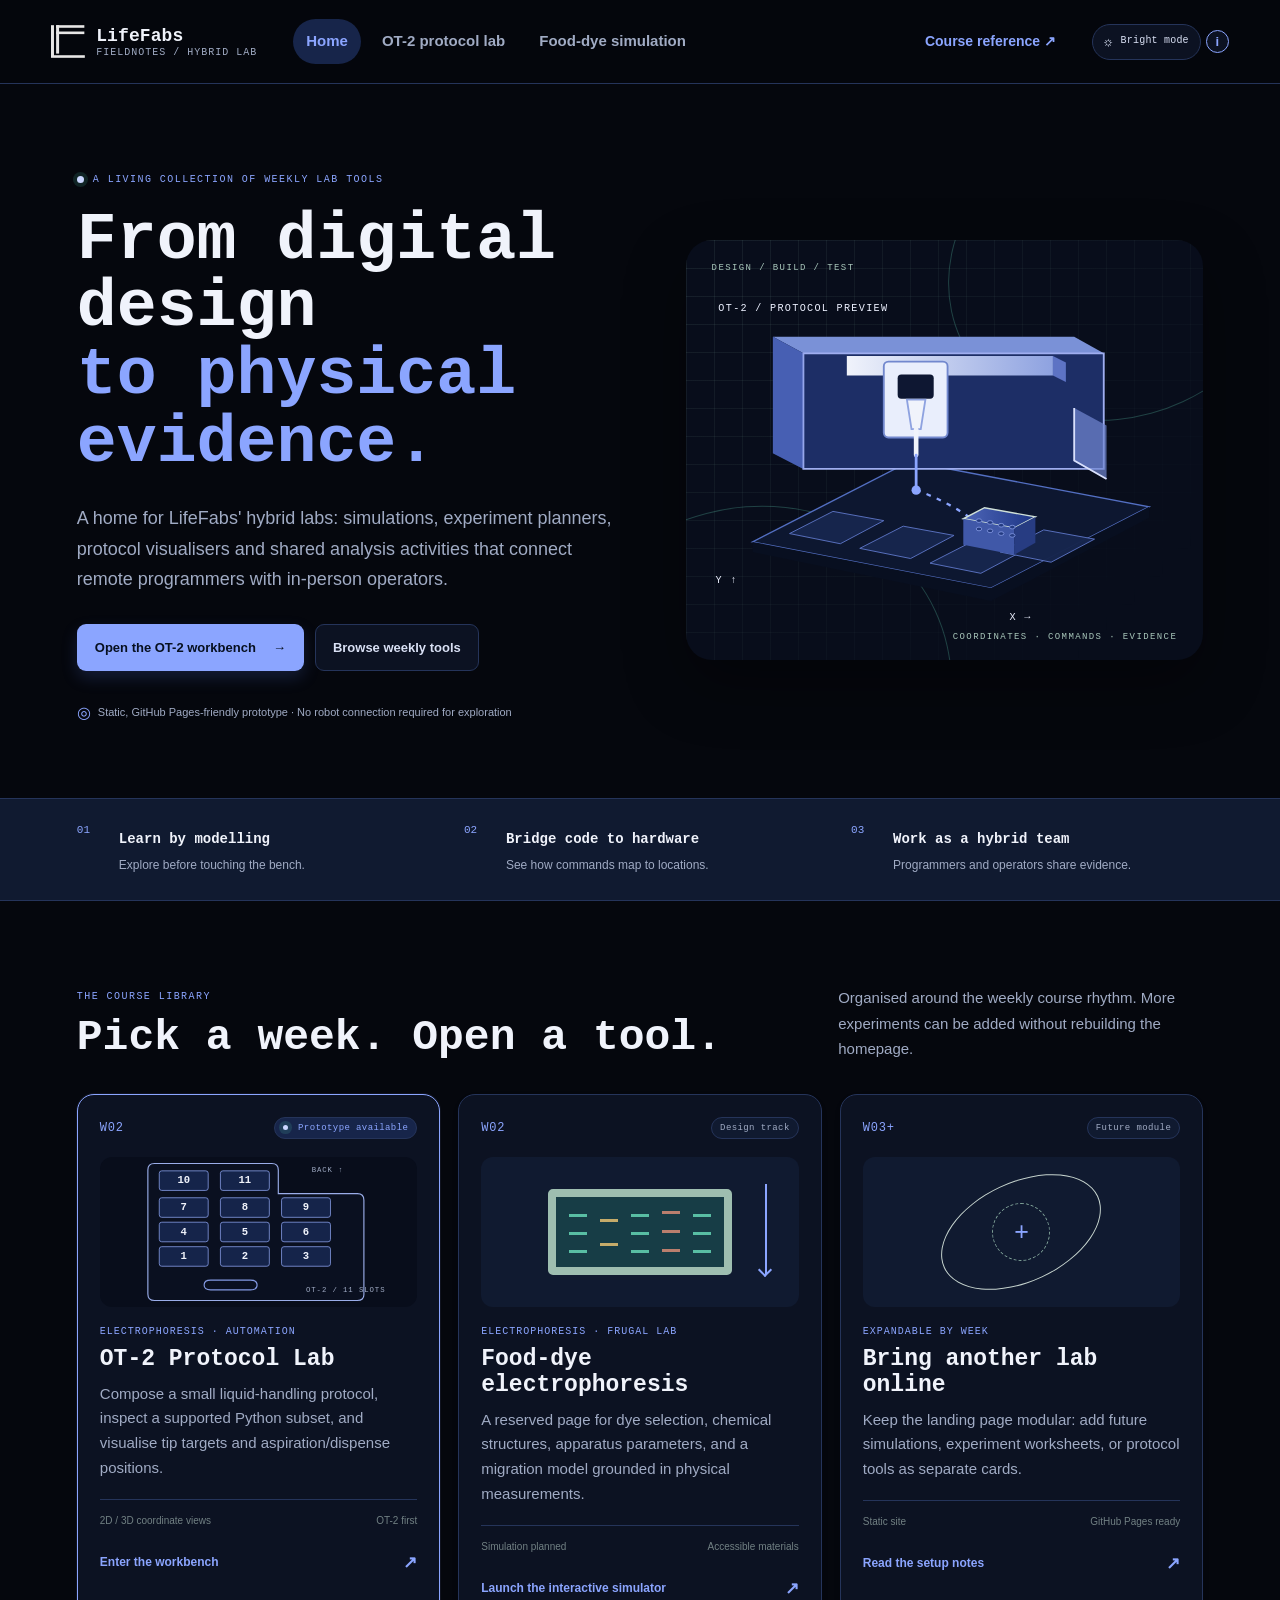
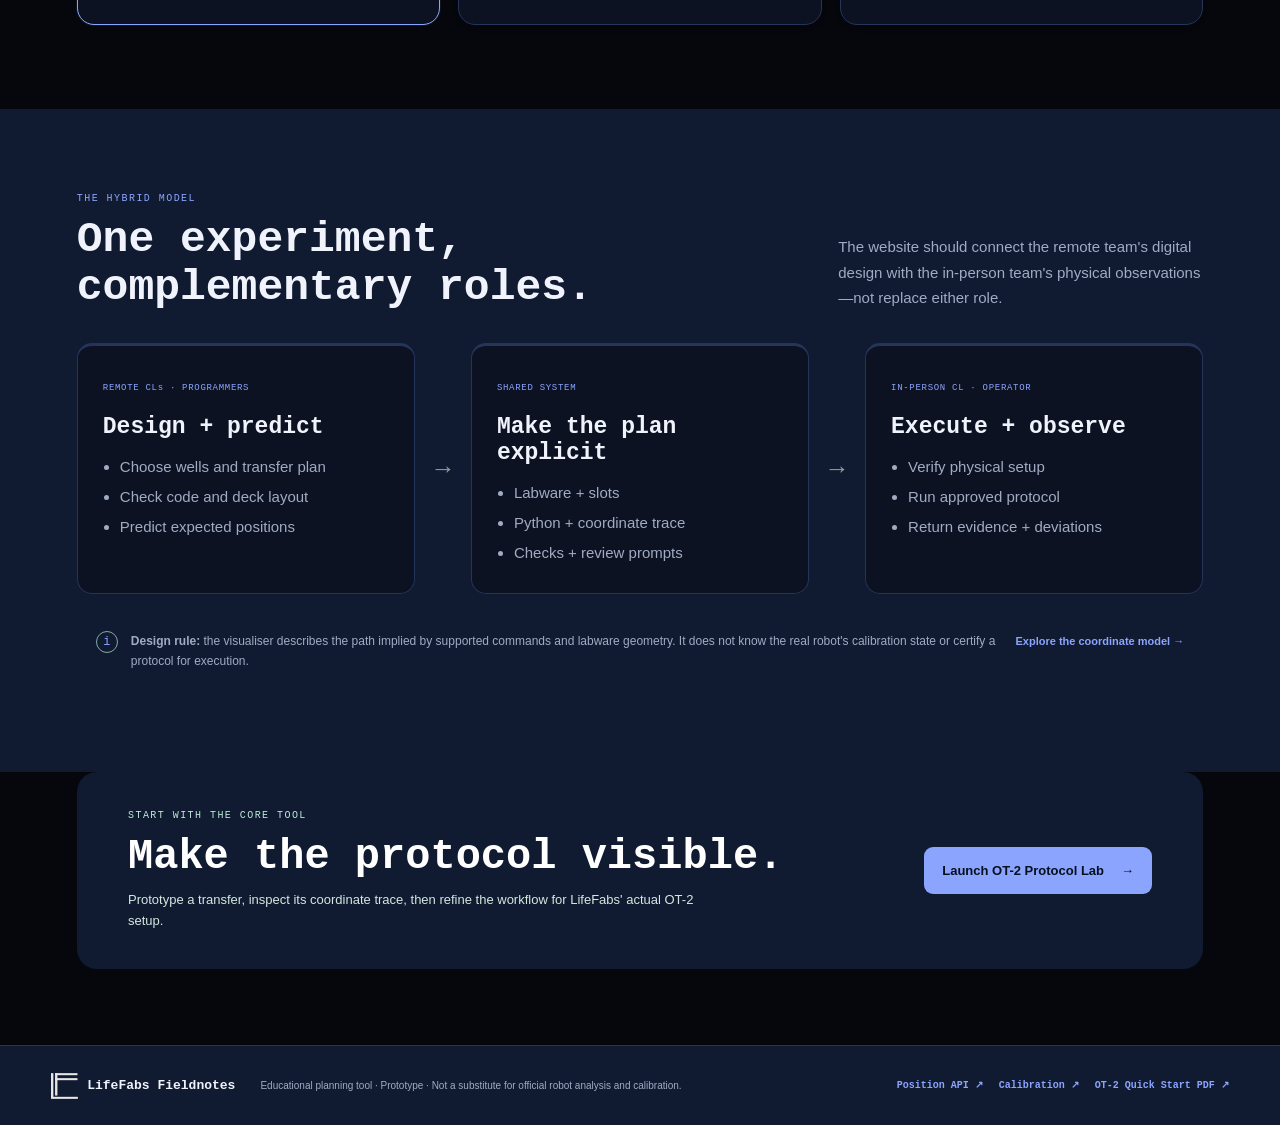
==== index.html @ ae2fcea6 "Initial Lifefabs Labflow website commit" ====
<!doctype html>
<html lang="en" data-theme="dark">
<head>
  <script>try{const t=localStorage.getItem("lifefabs-theme");if(t==="light"||t==="dark")document.documentElement.dataset.theme=t}catch(e){}</script>
  <meta charset="utf-8">
  <meta name="viewport" content="width=device-width, initial-scale=1">
  <meta name="theme-color" content="#05070d">
  <meta name="description" content="LifeFabs weekly simulations and protocol-to-robot learning tools.">
  <title>LifeFabs Fieldnotes — Hybrid Lab Tools</title>
  <link rel="stylesheet" href="styles.css">
  <link rel="stylesheet" href="styles-theme.css">
  <link rel="stylesheet" href="styles-ui-clarity.css">
  <script src="js/theme.js" defer></script>
  <script src="js/tool-guide.js" defer></script>
</head>
<body>
  <header class="site-header">
    <a class="brand" href="index.html" aria-label="LifeFabs Fieldnotes home">
      <img class="brand-logo" src="assets/lifefabs-logo-light.svg" data-logo-dark="assets/lifefabs-logo-light.svg" data-logo-light="assets/lifefabs-logo-dark.svg" alt="">
      <span><strong>LifeFabs</strong><small>FIELDNOTES / HYBRID LAB</small></span>
    </a>
    <nav class="top-nav" aria-label="Main navigation">
      <a class="active" href="index.html">Home</a>
      <a href="ot2.html">OT-2 protocol lab</a>
      <a href="food-dyes.html">Food-dye simulation</a>
    </nav>
    <a class="header-link" href="https://pages.htgaa.org/2026a/course-pages/weeks/index.print.html" target="_blank" rel="noreferrer">Course reference <span aria-hidden="true">↗</span></a>
      <button class="theme-toggle" data-theme-toggle type="button" aria-label="Switch to bright theme" aria-pressed="false"><span class="theme-toggle-icon" aria-hidden="true">☼</span><span class="theme-toggle-label">Bright mode</span></button>
  </header>

  <main>
    <section class="hero home-hero">
      <div class="hero-copy">
        <p class="eyebrow"><span class="status-dot"></span> A living collection of weekly lab tools</p>
        <h1>From digital design<br><em>to physical evidence.</em></h1>
        <p class="hero-lede">A home for LifeFabs' hybrid labs: simulations, experiment planners, protocol visualisers and shared analysis activities that connect remote programmers with in-person operators.</p>
        <div class="hero-actions">
          <a class="button button-primary" href="ot2.html">Open the OT-2 workbench <span>→</span></a>
          <a class="button button-quiet" href="#weeks">Browse weekly tools</a>
        </div>
        <div class="hero-footnote"><span class="tiny-lock">◎</span> Static, GitHub Pages-friendly prototype · No robot connection required for exploration</div>
      </div>
      <div class="hero-art" aria-label="Abstract illustration of a robot moving a pipette between labware">
        <div class="art-grid"></div>
        <div class="art-label label-top">DESIGN / BUILD / TEST</div>
        <svg class="robot-art" viewBox="0 0 560 410" role="img" aria-label="Illustrated pipette gantry, deck slots and liquid-handling path">
          <defs>
            <linearGradient id="gantryGrad" x1="0" x2="1"><stop offset="0" stop-color="#f0f3fb"/><stop offset="1" stop-color="#8ea2e0"/></linearGradient>
            <linearGradient id="plateGrad" x1="0" x2="0.9"><stop offset="0" stop-color="#4e66b8"/><stop offset="1" stop-color="#223a8a"/></linearGradient>
          </defs>
          <path d="M72 305 L330 355 L501 267 L242 218 Z" fill="#0d1730" stroke="#536fc2" stroke-width="1.5"/>
          <path d="M72 305 L72 316 L330 369 L330 355 Z" fill="#080f20"/>
          <path d="M330 355 L501 267 L501 279 L330 369 Z" fill="#080f20"/>
          <g opacity="0.96">
            <path d="M112 296 l47 -24 l55 10 l-47 25 Z" fill="#17264e" stroke="#617acc"/>
            <path d="M188 312 l47 -24 l55 10 l-47 25 Z" fill="#17264e" stroke="#617acc"/>
            <path d="M264 328 l47 -24 l55 10 l-47 25 Z" fill="#17264e" stroke="#617acc"/>
            <path d="M340 316 l47 -24 l55 10 l-47 25 Z" fill="#17264e" stroke="#617acc"/>
          </g>
          <path d="M94 83 L420 83 L452 101 L127 101 Z" fill="#7a91d7"/>
          <path d="M94 83 L127 101 L127 226 L94 209 Z" fill="#334d9e"/>
          <path d="M127 101 L452 101 L452 226 L127 226 Z" fill="#1d2e66" stroke="#9faef0" stroke-width="2"/>
          <path d="M94 83 L94 209 L127 226 L127 101 Z" fill="#647bd1" opacity="0.4"/>
          <path d="M174 104 L397 104 L397 125 L174 125 Z" fill="url(#gantryGrad)"/>
          <path d="M397 104 L411 111 L411 132 L397 125 Z" fill="#5d73c4"/>
          <rect x="214" y="110" width="69" height="82" rx="5" fill="#e9eefc" stroke="#7288ce" stroke-width="2"/>
          <rect x="229" y="124" width="39" height="26" rx="4" fill="#0e1732"/>
          <path d="M239 151 L259 151 L254 183 L244 183 Z" fill="#f0f3fb" stroke="#8ea2e0" stroke-width="2"/>
          <path d="M249 183 L249 211" stroke="#f0f3fb" stroke-width="5" stroke-linecap="round"/>
          <path d="M249 211 L249 244" stroke="#8ba5ff" stroke-width="3" stroke-linecap="round"/>
          <circle cx="249" cy="249" r="5" fill="#8ba5ff"/>
          <path d="M249 249 Q295 265 334 300" fill="none" stroke="#8ba5ff" stroke-width="2.5" stroke-dasharray="5 7"/>
          <circle cx="334" cy="300" r="8" fill="#8ba5ff" fill-opacity="0.2" stroke="#8ba5ff" stroke-width="2"/>
          <path d="M300 280 L355 290 L378 278 L323 268 Z" fill="url(#plateGrad)" stroke="#d0e1d8" stroke-width="1.5"/>
          <path d="M300 280 L300 308 L355 319 L355 290 Z" fill="#4058a8"/>
          <path d="M355 290 L378 278 L378 306 L355 319 Z" fill="#273c82"/>
          <g fill="#243b81" stroke="#7a90db" stroke-width="1">
            <ellipse cx="317" cy="282" rx="3" ry="2"/><ellipse cx="329" cy="284" rx="3" ry="2"/><ellipse cx="341" cy="287" rx="3" ry="2"/><ellipse cx="353" cy="289" rx="3" ry="2"/>
            <ellipse cx="317" cy="291" rx="3" ry="2"/><ellipse cx="329" cy="293" rx="3" ry="2"/><ellipse cx="341" cy="296" rx="3" ry="2"/><ellipse cx="353" cy="298" rx="3" ry="2"/>
          </g>
          <path d="M420 160 l35 19 l0 58 l-35 -19 z" fill="#7186d2" opacity="0.7"/>
          <path d="M420 160 L420 217 L455 237" fill="none" stroke="#d9e0fc" stroke-width="2"/>
          <g fill="#edf1ff" font-family="monospace" font-size="11" letter-spacing="1.4">
            <text x="35" y="55">OT-2 / PROTOCOL PREVIEW</text>
            <text x="350" y="390">X →</text>
            <text x="32" y="350">Y ↑</text>
          </g>
        </svg>
        <div class="art-label label-bottom">COORDINATES · COMMANDS · EVIDENCE</div>
        <div class="art-orbit orbit-a"></div><div class="art-orbit orbit-b"></div>
      </div>
    </section>

    <section class="value-strip" aria-label="Project principles">
      <div><span class="strip-index">01</span><strong>Learn by modelling</strong><p>Explore before touching the bench.</p></div>
      <div><span class="strip-index">02</span><strong>Bridge code to hardware</strong><p>See how commands map to locations.</p></div>
      <div><span class="strip-index">03</span><strong>Work as a hybrid team</strong><p>Programmers and operators share evidence.</p></div>
    </section>

    <section class="section-block" id="weeks">
      <div class="section-heading">
        <div><p class="eyebrow">THE COURSE LIBRARY</p><h2>Pick a week. Open a tool.</h2></div>
        <p class="section-aside">Organised around the weekly course rhythm. More experiments can be added without rebuilding the homepage.</p>
      </div>
      <div class="week-grid">
        <article class="week-card week-card-featured">
          <div class="week-card-top"><span class="week-number">W02</span><span class="tag tag-live"><span class="status-dot"></span> Prototype available</span></div>
          <div class="week-illustration week-illustration-robot" aria-hidden="true">
            <svg class="deck-card-svg" viewBox="0 0 340 184" role="img" aria-label="Schematic of the OT-2's eleven deck slots">
              <path class="deck-outline" d="M42 8 H186 Q194 8 194 16 V45 H291 Q299 45 299 53 V169 Q299 176 291 176 H42 Q34 176 34 168 V16 Q34 8 42 8 Z"/>
              <g class="deck-slot"><rect x="48" y="17" width="60" height="24" rx="3"/><rect x="123" y="17" width="60" height="24" rx="3"/>
                <rect x="48" y="50" width="60" height="24" rx="3"/><rect x="123" y="50" width="60" height="24" rx="3"/><rect x="198" y="50" width="60" height="24" rx="3"/>
                <rect x="48" y="80" width="60" height="24" rx="3"/><rect x="123" y="80" width="60" height="24" rx="3"/><rect x="198" y="80" width="60" height="24" rx="3"/>
                <rect x="48" y="110" width="60" height="24" rx="3"/><rect x="123" y="110" width="60" height="24" rx="3"/><rect x="198" y="110" width="60" height="24" rx="3"/></g>
              <g class="slot-label"><text x="78" y="29">10</text><text x="153" y="29">11</text>
                <text x="78" y="62">7</text><text x="153" y="62">8</text><text x="228" y="62">9</text>
                <text x="78" y="92">4</text><text x="153" y="92">5</text><text x="228" y="92">6</text>
                <text x="78" y="122">1</text><text x="153" y="122">2</text><text x="228" y="122">3</text></g>
              <path class="deck-front" d="M111 151 H160 Q168 151 168 157 Q168 163 160 163 H111 Q103 163 103 157 Q103 151 111 151 Z"/>
              <text class="deck-meta" x="235" y="19">BACK ↑</text><text class="deck-meta" x="228" y="165">OT-2 / 11 SLOTS</text>
            </svg>
          </div>
          <p class="card-kicker">Electrophoresis · Automation</p>
          <h3>OT-2 Protocol Lab</h3>
          <p>Compose a small liquid-handling protocol, inspect a supported Python subset, and visualise tip targets and aspiration/dispense positions.</p>
          <div class="card-meta"><span>2D / 3D coordinate views</span><span>OT-2 first</span></div>
          <a class="card-link" href="ot2.html">Enter the workbench <span>↗</span></a>
        </article>
        <article class="week-card">
          <div class="week-card-top"><span class="week-number">W02</span><span class="tag">Design track</span></div>
          <div class="week-illustration week-illustration-gel" aria-hidden="true"><div class="gel-lanes"><span></span><span></span><span></span><span></span><span></span></div><div class="gel-arrow"></div></div>
          <p class="card-kicker">Electrophoresis · Frugal lab</p>
          <h3>Food-dye electrophoresis</h3>
          <p>A reserved page for dye selection, chemical structures, apparatus parameters, and a migration model grounded in physical measurements.</p>
          <div class="card-meta"><span>Simulation planned</span><span>Accessible materials</span></div>
          <a class="card-link" href="food-dyes.html">Launch the interactive simulator <span>↗</span></a>
        </article>
        <article class="week-card week-card-muted">
          <div class="week-card-top"><span class="week-number">W03+</span><span class="tag">Future module</span></div>
          <div class="week-illustration week-illustration-empty" aria-hidden="true"><div class="empty-ring">+</div><div class="empty-orbit"></div></div>
          <p class="card-kicker">Expandable by week</p>
          <h3>Bring another lab online</h3>
          <p>Keep the landing page modular: add future simulations, experiment worksheets, or protocol tools as separate cards.</p>
          <div class="card-meta"><span>Static site</span><span>GitHub Pages ready</span></div>
          <a class="card-link" href="setup.html">Read the setup notes <span>↗</span></a>
        </article>
      </div>
    </section>

    <section class="section-block workflow-section">
      <div class="section-heading">
        <div><p class="eyebrow">THE HYBRID MODEL</p><h2>One experiment, complementary roles.</h2></div>
        <p class="section-aside">The website should connect the remote team's digital design with the in-person team's physical observations—not replace either role.</p>
      </div>
      <div class="role-flow">
        <div class="role-card role-programmer"><span class="role-label">REMOTE CLs · PROGRAMMERS</span><h3>Design + predict</h3><ul><li>Choose wells and transfer plan</li><li>Check code and deck layout</li><li>Predict expected positions</li></ul></div>
        <div class="role-arrow" aria-hidden="true">→</div>
        <div class="role-card role-robot"><span class="role-label">SHARED SYSTEM</span><h3>Make the plan explicit</h3><ul><li>Labware + slots</li><li>Python + coordinate trace</li><li>Checks + review prompts</li></ul></div>
        <div class="role-arrow" aria-hidden="true">→</div>
        <div class="role-card role-operator"><span class="role-label">IN-PERSON CL · OPERATOR</span><h3>Execute + observe</h3><ul><li>Verify physical setup</li><li>Run approved protocol</li><li>Return evidence + deviations</li></ul></div>
      </div>
      <div class="principle-note"><span class="note-icon">i</span><p><strong>Design rule:</strong> the visualiser describes the path implied by supported commands and labware geometry. It does not know the real robot's calibration state or certify a protocol for execution.</p><a href="ot2.html">Explore the coordinate model →</a></div>
    </section>

    <section class="final-cta">
      <div><p class="eyebrow">START WITH THE CORE TOOL</p><h2>Make the protocol visible.</h2><p>Prototype a transfer, inspect its coordinate trace, then refine the workflow for LifeFabs' actual OT-2 setup.</p></div>
      <a class="button button-light" href="ot2.html">Launch OT-2 Protocol Lab <span>→</span></a>
    </section>
  </main>

  <footer class="site-footer">
    <div class="footer-brand"><img class="brand-logo" src="assets/lifefabs-logo-light.svg" data-logo-dark="assets/lifefabs-logo-light.svg" data-logo-light="assets/lifefabs-logo-dark.svg" alt=""><strong>LifeFabs Fieldnotes</strong></div>
    <p>Educational planning tool · Prototype · Not a substitute for official robot analysis and calibration.</p>
    <div class="footer-links"><a href="https://docs.opentrons.com/python-api/robot-position/" target="_blank" rel="noreferrer">Position API ↗</a><a href="https://docs.opentrons.com/ot-2/calibration/robot-calibration/" target="_blank" rel="noreferrer">Calibration ↗</a><a href="assets/ot2-quick-start-guide.pdf" target="_blank">OT-2 Quick Start PDF ↗</a></div>
  </footer>
</body>
</html>
---- styles.css ----
:root{--ink:#f0f3fb;--ink-2:#d9e0f4;--muted:#a0abc4;--paper:#05070d;--card:#0c1222;--line:#25345a;--teal:#8ba5ff;--teal-bright:#cbd6ff;--mint:#17254a;--blue:#15244a;--amber:#f1c878;--coral:#ff9587;--shadow:0 18px 48px rgba(0,0,0,.35);--radius:22px;--mono:Consolas,'Courier New',monospace;--sans:Bahnschrift,'Segoe UI',Arial,sans-serif;--display:Consolas,'Courier New',monospace}
*{box-sizing:border-box}html{scroll-behavior:smooth}body{margin:0;background:var(--paper);color:var(--ink);font-family:var(--sans);font-size:16px;line-height:1.6}a{color:inherit;text-decoration:none}button,input,select,textarea{font:inherit}button,a,select,input{outline-color:var(--teal)}button{cursor:pointer}button:disabled{cursor:not-allowed;opacity:.45}.site-header{height:82px;display:flex;align-items:center;gap:36px;padding:0 clamp(20px,4vw,66px);border-bottom:1px solid var(--line);background:rgba(255,255,255,.84);position:sticky;top:0;z-index:50;backdrop-filter:blur(18px)}.brand{display:flex;align-items:center;gap:12px;white-space:nowrap}.brand strong{display:block;font:800 19px var(--display);letter-spacing:-.7px}.brand small{display:block;font:10px var(--mono);letter-spacing:1px;color:var(--muted);margin-top:1px}.brand-mark{width:31px;height:31px;display:inline-flex;align-items:flex-end;justify-content:center;gap:3px;background:var(--ink);padding:7px 6px;border-radius:9px;flex-shrink:0}.brand-mark span{width:4px;border-radius:4px;background:var(--teal-bright);display:block}.brand-mark span:nth-child(1){height:9px}.brand-mark span:nth-child(2){height:16px}.brand-mark span:nth-child(3){height:12px}.top-nav{display:flex;align-items:center;gap:8px;flex:1}.top-nav a{padding:10px 13px;border-radius:99px;color:var(--muted);font-size:13px;font-weight:600;white-space:nowrap}.top-nav a:hover,.top-nav a.active{background:var(--mint);color:var(--teal)}.nav-soon{font:9px var(--mono);margin-left:3px;color:var(--teal)}.header-link{white-space:nowrap;font-size:12px;font-weight:700;color:var(--teal)}.header-chip{margin-left:auto;border:1px solid #d6e6dd;border-radius:999px;color:var(--teal);background:#eff8f2;padding:7px 11px;font:10px var(--mono);letter-spacing:.7px}.hero{display:grid;grid-template-columns:minmax(0,1fr) minmax(440px,.95fr);gap:5vw;align-items:center;padding:clamp(48px,7vw,100px) clamp(20px,6vw,94px) 72px;overflow:hidden}.home-hero{min-height:600px}.eyebrow{display:flex;align-items:center;gap:9px;font:10px var(--mono);text-transform:uppercase;letter-spacing:1.45px;color:var(--teal);margin:0 0 22px}.status-dot{display:inline-block;width:7px;height:7px;background:var(--teal-bright);border-radius:50%;box-shadow:0 0 0 4px rgba(85,197,173,.15)}h1,h2,h3,p{margin-top:0}.hero h1,.placeholder-hero h1{font:700 clamp(43px,5.2vw,74px)/1.02 var(--display);letter-spacing:-3.6px;margin:0 0 25px}.hero h1 em,.placeholder-hero h1 em{font-style:normal;color:var(--teal)}.hero-lede{font-size:17px;line-height:1.7;color:var(--muted);max-width:605px;margin-bottom:29px}.hero-actions{display:flex;gap:11px;flex-wrap:wrap;align-items:center}.button{min-height:45px;padding:12px 17px;display:inline-flex;gap:17px;align-items:center;justify-content:center;border:1px solid transparent;border-radius:9px;font-size:13px;font-weight:700;transition:transform .15s,box-shadow .15s}.button:hover{transform:translateY(-1px)}.button-primary{background:var(--teal);color:white;box-shadow:0 7px 14px rgba(20,124,115,.15)}.button-primary:hover{background:#0d6b64}.button-quiet{color:var(--ink-2);border-color:var(--line);background:rgba(255,255,255,.55)}.button-quiet:hover{border-color:#a9c9bd;background:white}.button-light{background:#f8f6ed;color:var(--ink);white-space:nowrap}.hero-footnote{font-size:11px;color:var(--muted);margin-top:29px;display:flex;align-items:center;gap:7px}.tiny-lock{font-size:16px;color:var(--teal)}.hero-art{position:relative;min-height:420px;display:grid;place-items:center;background:var(--ink);border-radius:26px;overflow:hidden;box-shadow:0 24px 60px rgba(20,42,50,.17)}.art-grid{position:absolute;inset:0;background-image:linear-gradient(rgba(140,185,170,.11) 1px,transparent 1px),linear-gradient(90deg,rgba(140,185,170,.11) 1px,transparent 1px);background-size:28px 28px;mask-image:linear-gradient(135deg,black,transparent 88%)}.robot-art{position:relative;width:100%;max-width:580px;z-index:2}.art-label{position:absolute;z-index:3;color:#a9c7bb;font:9px var(--mono);letter-spacing:1.4px}.label-top{top:23px;left:26px}.label-bottom{bottom:18px;right:26px}.art-orbit{position:absolute;border:1px solid rgba(103,214,186,.26);border-radius:50%;width:68%;height:72%;transform:rotate(-25deg)}.orbit-a{right:-18%;top:-30%}.orbit-b{left:-28%;bottom:-54%;width:80%;height:90%}.value-strip{background:#e9f0e8;padding:25px clamp(20px,6vw,94px);display:grid;grid-template-columns:repeat(3,1fr);gap:35px;border-top:1px solid var(--line);border-bottom:1px solid var(--line)}.value-strip>div{position:relative;padding-left:42px}.strip-index{position:absolute;left:0;top:0;color:var(--teal);font:11px var(--mono)}.value-strip strong{font:700 14px var(--display)}.value-strip p{font-size:12px;color:var(--muted);margin:5px 0 0}.section-block{padding:84px clamp(20px,6vw,94px)}.section-heading{display:flex;justify-content:space-between;gap:30px;align-items:flex-end;margin-bottom:32px}.section-heading .eyebrow{margin-bottom:12px}.section-heading h2{font:700 clamp(29px,3.5vw,43px)/1.1 var(--display);letter-spacing:-1.8px;margin:0}.section-aside{max-width:365px;font-size:13px;color:var(--muted);line-height:1.7;margin:0}.week-grid{display:grid;grid-template-columns:repeat(3,minmax(0,1fr));gap:18px}.week-card{padding:22px;border:1px solid var(--line);background:var(--card);border-radius:17px;min-width:0;box-shadow:0 3px 12px rgba(20,42,50,.025);transition:transform .15s,box-shadow .15s}.week-card:hover{transform:translateY(-3px);box-shadow:var(--shadow)}.week-card-featured{border-color:#a7cfc1;box-shadow:0 0 0 1px rgba(20,124,115,.04)}.week-card-top{display:flex;align-items:center;justify-content:space-between;gap:8px}.week-number{font:12px var(--mono);color:var(--teal);letter-spacing:.8px}.tag{font:9px var(--mono);letter-spacing:.4px;padding:5px 8px;border-radius:99px;background:#eff2ef;color:#64767a;white-space:nowrap}.tag-live{background:var(--mint);color:var(--teal)}.tag-live .status-dot{width:5px;height:5px;margin-right:4px}.week-illustration{height:150px;margin:18px 0 19px;border-radius:12px;position:relative;overflow:hidden}.week-illustration-robot{background:#18343b;display:grid;place-items:center}.mini-deck{position:absolute;width:70%;height:45%;left:13%;bottom:18%;transform:skewY(-9deg);display:grid;grid-template-columns:repeat(3,1fr);gap:5px}.mini-deck span{background:#416c69;border:1px solid #86afa2;border-radius:4px}.mini-gantry{position:absolute;width:68%;height:10px;left:16%;top:28%;background:#b5cfc4;border-radius:5px}.mini-tip{position:absolute;left:52%;top:33%;height:42px;width:4px;background:#e7efe7;border-radius:2px}.mini-path{position:absolute;left:39%;top:55%;width:31%;height:25px;border-top:2px dashed #5bd1b3;border-radius:50%;transform:rotate(13deg)}.week-illustration-gel{background:#e5f0e9;display:flex;align-items:center;justify-content:center;gap:14px}.gel-lanes{height:86px;width:58%;background:#173d46;border:8px solid #9ebeb0;border-radius:5px;display:flex;gap:13px;padding:9px 13px}.gel-lanes span{flex:1;border-radius:2px;background:repeating-linear-gradient(to bottom,transparent 0 8px,#64d5b4 8px 11px,transparent 11px 18px);opacity:.85}.gel-lanes span:nth-child(2){background:repeating-linear-gradient(to bottom,transparent 0 13px,#e4bf70 13px 16px,transparent 16px 24px)}.gel-lanes span:nth-child(4){background:repeating-linear-gradient(to bottom,transparent 0 5px,#d78a74 5px 8px,transparent 8px 19px)}.gel-arrow{position:absolute;right:10%;top:18%;width:18px;height:61%;border-right:2px solid var(--teal)}.gel-arrow:after{content:'';position:absolute;right:-5px;bottom:0;width:8px;height:8px;border-right:2px solid var(--teal);border-bottom:2px solid var(--teal);transform:rotate(45deg)}.week-illustration-empty{background:#e9edeb;display:grid;place-items:center}.empty-ring{height:58px;width:58px;border:1px dashed #82a59a;border-radius:50%;display:grid;place-items:center;color:var(--teal);font-size:25px;z-index:2}.empty-orbit{position:absolute;height:100px;width:170px;border:1px solid #c6d4ce;border-radius:50%;transform:rotate(-25deg)}.card-kicker{font:10px var(--mono);text-transform:uppercase;letter-spacing:1px;color:var(--teal);margin-bottom:9px}.week-card h3{font:700 22px var(--display);letter-spacing:-.8px;margin:0 0 10px}.week-card>p:not(.card-kicker){font-size:13px;color:var(--muted);line-height:1.65;min-height:62px;margin-bottom:18px}.card-meta{display:flex;justify-content:space-between;gap:10px;flex-wrap:wrap;border-top:1px solid var(--line);padding:13px 0;color:#718083;font-size:10px}.card-link{display:flex;justify-content:space-between;align-items:center;margin-top:7px;color:var(--teal);font-size:12px;font-weight:700}.card-link span{font-size:17px}.workflow-section{background:#edf3ed}.role-flow{display:grid;grid-template-columns:minmax(0,1fr) 30px minmax(0,1fr) 30px minmax(0,1fr);align-items:stretch;gap:13px}.role-card{padding:25px;border-radius:15px;background:white;border:1px solid var(--line)}.role-card h3{font:700 22px var(--display);letter-spacing:-.9px;margin:16px 0 12px}.role-card ul{padding-left:17px;color:var(--muted);font-size:12px;line-height:2;margin:0}.role-label{display:inline-block;color:var(--teal);font:9px var(--mono);letter-spacing:.7px}.role-programmer{border-top:3px solid #5bb8a2}.role-robot{border-top:3px solid #658bc3}.role-operator{border-top:3px solid #df9d66}.role-arrow{display:grid;place-items:center;color:#80a399;font-size:25px}.principle-note{margin-top:20px;padding:17px 19px;background:#dfece3;border-radius:12px;display:flex;align-items:flex-start;gap:13px}.note-icon{width:22px;height:22px;border:1px solid #84aaa0;border-radius:50%;display:grid;place-items:center;color:var(--teal);font:12px var(--mono);flex-shrink:0}.principle-note p{font-size:12px;line-height:1.7;color:#526d6a;margin:0;flex:1}.principle-note a{font-size:11px;color:var(--teal);font-weight:700;white-space:nowrap;margin-top:2px}.final-cta{margin:0 clamp(20px,6vw,94px) 76px;background:var(--teal);border-radius:20px;padding:38px clamp(24px,4vw,54px);display:flex;justify-content:space-between;gap:30px;align-items:center;color:white}.final-cta .eyebrow{color:#bfe8da;margin-bottom:12px}.final-cta h2{font:700 clamp(28px,3.5vw,42px) var(--display);letter-spacing:-1.5px;margin:0 0 8px}.final-cta p:not(.eyebrow){margin:0;color:#d3e8e1;font-size:13px;max-width:580px}.site-footer{border-top:1px solid var(--line);padding:26px clamp(20px,4vw,66px);display:flex;align-items:center;gap:25px;flex-wrap:wrap;background:#fff}.footer-brand{display:flex;align-items:center;gap:9px;font:700 13px var(--display);white-space:nowrap}.footer-brand .brand-mark{width:24px;height:24px;padding:5px 4px;border-radius:6px}.footer-brand .brand-mark span{width:3px}.footer-brand .brand-mark span:nth-child(1){height:7px}.footer-brand .brand-mark span:nth-child(2){height:12px}.footer-brand .brand-mark span:nth-child(3){height:9px}.site-footer>p{font-size:10px;color:var(--muted);margin:0;flex:1}.footer-links{display:flex;gap:16px;flex-wrap:wrap}.footer-links a{font-size:10px;color:var(--teal);font-weight:600}.placeholder-main{min-height:80vh}.placeholder-hero{display:grid;grid-template-columns:1.05fr .95fr;gap:6vw;align-items:center;padding:76px clamp(20px,6vw,94px) 60px}.placeholder-label{margin:35px clamp(20px,6vw,94px) 0;padding:10px 14px;display:inline-flex;align-items:center;gap:8px;background:#e5f2e9;border-radius:99px;color:var(--teal);font:10px var(--mono);letter-spacing:1px}.placeholder-hero h1{font-size:clamp(42px,5vw,68px)}.dye-preview{height:360px;background:var(--ink);border-radius:20px;position:relative;display:flex;align-items:center;justify-content:center;overflow:hidden;box-shadow:var(--shadow)}.dye-gel{position:relative;width:63%;height:73%;background:linear-gradient(135deg,#173e49,#25515c);border:12px solid #8eafa3;border-radius:8px;display:flex;gap:15px;padding:23px 16px;box-shadow:inset 0 0 30px rgba(82,208,182,.1)}.dye-track{flex:1;border-top:2px solid rgba(226,244,235,.5);position:relative}.dye-track:before{content:'';position:absolute;top:-9px;left:50%;width:12px;height:4px;transform:translateX(-50%);background:#e8f4eb;border-radius:2px}.dye-track i{position:absolute;top:14%;left:0;right:0;height:18px;border-radius:3px;filter:blur(1px)}.dye-red{background:#df796e}.dye-blue{background:#4aa6db;top:37%!important}.dye-yellow{background:#e9cb67;top:57%!important}.dye-green{background:#5cd1a4;top:74%!important}.dye-electrode{position:absolute;z-index:2;border-radius:50%;width:34px;height:34px;display:grid;place-items:center;background:#f6f4e7;color:var(--ink);font:700 18px var(--mono)}.electrode-positive{left:8%;top:17%}.electrode-negative{right:8%;bottom:17%}.dye-preview-caption{position:absolute;bottom:17px;color:#b7d2c7;font:9px var(--mono);letter-spacing:.5px}.placeholder-plans{padding-top:44px}.planned-grid{display:grid;grid-template-columns:repeat(3,1fr);gap:15px}.planned-grid article{background:white;border:1px solid var(--line);padding:24px;border-radius:15px}.plan-number{font:11px var(--mono);color:var(--teal)}.planned-grid h3{font:700 18px var(--display);margin:17px 0 8px}.planned-grid p{font-size:12px;color:var(--muted);line-height:1.7;margin:0}.warning-box{margin:0 clamp(20px,6vw,94px) 64px;padding:20px 23px;border:1px solid #e5c99a;background:#fbf3e2;border-radius:13px}.warning-box strong{font:700 13px var(--display)}.warning-box p{font-size:12px;color:#79674a;line-height:1.65;margin:6px 0 0}
/* OT-2 workbench */
.lab-body{background:#f0f4f1}.lab-header{position:sticky}.workbench-hero{padding:35px clamp(18px,4vw,56px) 24px;display:flex;justify-content:space-between;gap:25px;align-items:flex-end}.workbench-hero .eyebrow{margin-bottom:9px}.workbench-hero h1{font:700 clamp(31px,4vw,46px)/1.07 var(--display);letter-spacing:-1.9px;margin:0 0 11px}.workbench-hero p:not(.eyebrow){color:var(--muted);max-width:790px;margin:0;font-size:13px;line-height:1.65}.hero-status{align-self:flex-start;display:flex;flex-direction:column;gap:5px;align-items:flex-end;white-space:nowrap}.hero-status .tag{padding:8px 10px}.hero-status small{color:var(--muted);font-size:10px}.status-warn{color:#966b29;background:#fff0d8}.workbench-tabs{display:flex;gap:6px;padding:0 clamp(18px,4vw,56px);border-bottom:1px solid var(--line)}.workbench-tabs button{border:0;background:transparent;padding:13px 16px;color:var(--muted);font-size:12px;font-weight:700;border-bottom:2px solid transparent}.workbench-tabs button.active{color:var(--teal);border-color:var(--teal)}.workbench-tabs button span{font:10px var(--mono);margin-left:4px;color:#81908e}.lab-main{padding:26px clamp(18px,4vw,56px) 70px;max-width:1800px;margin:0 auto}.workbench-layout{display:grid;grid-template-columns:minmax(310px,390px) minmax(0,1fr);gap:18px;align-items:start}.panel{background:white;border:1px solid var(--line);border-radius:16px;box-shadow:0 3px 12px rgba(20,42,50,.03);min-width:0;overflow:hidden}.panel-header{padding:17px 19px;border-bottom:1px solid var(--line);display:flex;justify-content:space-between;gap:12px;align-items:center}.panel-header h2{font:700 16px var(--display);letter-spacing:-.5px;margin:0}.panel-header p{font-size:10px;color:var(--muted);margin:4px 0 0}.panel-kicker{font:9px var(--mono);letter-spacing:.7px;color:var(--teal);text-transform:uppercase}.panel-body{padding:18px}.form-section{padding-bottom:18px;margin-bottom:18px;border-bottom:1px solid #edf1ed}.form-section:last-child{border-bottom:0;margin-bottom:0;padding-bottom:0}.form-section-title{display:flex;justify-content:space-between;align-items:center;font:700 12px var(--display);margin:0 0 12px}.form-section-title span{font:10px var(--mono);color:#82908b}.form-grid{display:grid;grid-template-columns:repeat(2,minmax(0,1fr));gap:12px}.field{display:flex;flex-direction:column;gap:5px;min-width:0}.field.full{grid-column:1/-1}.field label{font-size:10px;color:#5d7274;font-weight:700}.field small{font-size:9px;color:#82908b;line-height:1.45}.field input,.field select,.field textarea,.origin-fields input{width:100%;min-width:0;border:1px solid #cedbd3;border-radius:8px;background:#fbfcfa;color:var(--ink);padding:9px 10px;font-size:12px}.field input:focus,.field select:focus,.origin-fields input:focus{outline:2px solid rgba(20,124,115,.12);border-color:var(--teal)}.field select:disabled{opacity:.6}.input-inline{display:flex;align-items:center;gap:6px}.input-inline input{flex:1}.input-unit{font:10px var(--mono);color:#85948f}.form-actions{display:flex;gap:8px;align-items:center;flex-wrap:wrap;margin-top:17px}.button-small{padding:9px 12px;min-height:36px;font-size:11px}.button-outline{background:white;border-color:#cbd9d1;color:var(--ink)}.button-outline:hover{border-color:var(--teal);color:var(--teal)}.form-error{display:none;margin-top:12px;background:#fff0ec;color:#994431;border:1px solid #efc7bc;padding:11px 12px;border-radius:9px;font-size:11px;line-height:1.55}.form-error.show{display:block}.form-hint{font-size:10px;line-height:1.55;color:var(--muted);margin:10px 0 0}.sim-panel{display:flex;flex-direction:column}.view-switch{display:flex;gap:3px;background:#edf2ee;padding:4px;border-radius:8px}.view-switch button{border:0;background:transparent;color:var(--muted);font:10px var(--mono);padding:7px 9px;border-radius:6px}.view-switch button.active{background:white;color:var(--teal);box-shadow:0 1px 3px rgba(0,0,0,.08)}.visualization-container{background:#f9fbf8;position:relative;padding:10px 10px 0;min-height:390px;display:flex;align-items:center;justify-content:center;overflow:hidden}.visualization-container svg{width:100%;max-height:510px;height:auto;display:block}.viz-empty{position:absolute;inset:20px;display:none;place-items:center;text-align:center;color:var(--muted);font-size:12px}.legend-row{display:flex;flex-wrap:wrap;gap:13px;padding:14px 18px;border-bottom:1px solid var(--line);font-size:10px;color:var(--muted)}.legend-item{display:flex;align-items:center;gap:6px}.legend-dot{width:8px;height:8px;border-radius:2px;display:inline-block}.legend-source{background:#2a8c7f}.legend-destination{background:#668ac0}.legend-tips{background:#d8a35f}.legend-trash{background:#9ca7a2}.position-details{display:grid;grid-template-columns:minmax(0,1.2fr) minmax(220px,.8fr);gap:0;border-bottom:1px solid var(--line)}.target-card{padding:15px 18px;border-right:1px solid var(--line)}.target-card .label,.coordinate-card .label{font:9px var(--mono);letter-spacing:.7px;color:var(--muted);text-transform:uppercase;margin-bottom:6px}.target-name{font:700 14px var(--display);margin-bottom:5px}.target-note{font-size:10px;color:var(--muted);line-height:1.5}.coordinate-grid{display:grid;grid-template-columns:repeat(3,1fr);gap:6px}.coord-value{border-radius:8px;background:#f0f4f1;padding:9px 7px}.coord-value span{display:block;color:var(--muted);font:9px var(--mono)}.coord-value strong{font:600 13px var(--mono);display:block;margin-top:3px}.coordinate-card{padding:15px 18px}.coordinate-frame{font-size:9px;color:#9b6d27;margin-top:7px;line-height:1.4}.timeline-controls{padding:17px 18px;display:grid;grid-template-columns:auto minmax(0,1fr) auto;align-items:center;gap:13px}.icon-button{height:34px;width:34px;border:1px solid var(--line);background:white;border-radius:8px;color:var(--teal);font-size:15px;display:grid;place-items:center}.range-wrap{min-width:0}.range-head{display:flex;justify-content:space-between;gap:9px;font-size:10px;color:var(--muted);margin-bottom:5px}.range-head strong{font:10px var(--mono);color:var(--ink)}input[type=range]{width:100%;accent-color:var(--teal);cursor:pointer}.step-list{display:flex;gap:6px;overflow-x:auto;padding:0 18px 16px}.step-chip{border:1px solid var(--line);border-radius:7px;background:white;padding:7px 9px;font-size:9px;color:var(--muted);white-space:nowrap}.step-chip.active{background:var(--mint);color:var(--teal);border-color:#a8cfc1}.step-chip strong{font:10px var(--mono);margin-right:5px}.model-note{background:#e9f0ed;border-top:1px solid var(--line);padding:10px 18px;color:#58716b;font-size:10px;line-height:1.5}.lower-grid{display:grid;grid-template-columns:1fr 1fr;gap:18px;margin-top:18px}.code-panel,.analysis-panel{min-width:0}.code-toolbar{display:flex;gap:7px;align-items:center}.code-toolbar .button{min-height:30px;padding:6px 9px;font-size:10px}.code-area{display:block;width:100%;min-height:330px;resize:vertical;border:0;background:#132a31;color:#d9e8df;padding:18px;font:11px/1.7 var(--mono);tab-size:4;outline:none}.code-footer{display:flex;justify-content:space-between;align-items:center;gap:10px;flex-wrap:wrap;padding:11px 15px;background:#f7faf7;border-top:1px solid var(--line);font-size:10px;color:var(--muted)}.code-footer strong{color:var(--ink)}.analysis-body{padding:16px 18px}.analysis-summary{display:flex;align-items:center;gap:10px;margin-bottom:12px}.analysis-status{height:29px;width:29px;border-radius:50%;display:grid;place-items:center;background:#def2e8;color:var(--teal);font-weight:800}.analysis-status.warn{background:#fff0d8;color:#936b2f}.analysis-summary h3{font:700 13px var(--display);margin:0}.analysis-summary p{font-size:10px;color:var(--muted);margin:3px 0 0}.diagnostic-list{list-style:none;margin:0;padding:0;display:grid;gap:7px}.diagnostic-list li{display:flex;align-items:flex-start;gap:8px;background:#f7f9f6;border:1px solid #e7eee8;padding:9px 10px;border-radius:8px;color:#52676a;font-size:10px;line-height:1.5}.diag-icon{font:12px var(--mono);color:var(--teal);flex-shrink:0}.diagnostic-list li.warn .diag-icon{color:#ba7d2c}.source-intake{padding:17px 18px;border-bottom:1px solid var(--line);background:#fbfcfa}.source-intake-row{display:flex;align-items:center;gap:12px;flex-wrap:wrap}.source-intake input[type=file]{max-width:100%;font-size:11px}.source-intake p{font-size:10px;color:var(--muted);margin:9px 0 0;line-height:1.5}.hidden{display:none!important}.muted-text{color:var(--muted)}.inline-code{font-family:var(--mono);background:#eef3ef;border-radius:4px;padding:2px 4px;font-size:.9em}.coordinate-explainer{margin-top:18px;padding:20px;background:#e4ece7;border-radius:12px;display:grid;grid-template-columns:1fr 1fr;gap:22px}.coordinate-explainer h3{font:700 13px var(--display);margin:0 0 7px}.coordinate-explainer p{font-size:10px;color:#526d68;line-height:1.7;margin:0}.equation{font:12px var(--mono);margin:10px 0;color:var(--ink)}.reference-link{color:var(--teal);font-weight:700}.cad-view{width:100%;height:440px;position:relative;background:#f3f6f3;overflow:hidden}.cad-view canvas{display:block;width:100%;height:100%}.cad-loading{position:absolute;inset:0;display:grid;place-items:center;padding:20px;text-align:center;background:#f3f6f3;color:var(--muted);font-size:12px}.cad-disclaimer{padding:12px 18px;background:#fff2d9;color:#81632e;font-size:10px;line-height:1.5;border-top:1px solid #ead9b9}.labware-upload{margin-top:10px;border:1px dashed #b8cbc0;padding:12px;border-radius:9px;background:#f8fbf8}.labware-upload label{font-size:10px;color:var(--teal);font-weight:700;display:block;margin-bottom:5px}.labware-upload input{max-width:100%;font-size:10px}.site-footer.workbench-footer{background:#edf3ed}.kbd{font:9px var(--mono);padding:2px 5px;background:#edf2ee;border:1px solid #d8e2da;border-radius:4px}.disabled-note{color:#9b6d27}.builder-note{background:#e6f1eb;border:1px solid #c8e0d5;border-radius:8px;padding:10px 11px;font-size:10px;color:#466960;line-height:1.5}.slot-conflict{color:#b04b38}.mobile-caveat{display:none}
@media(max-width:1150px){.site-header{gap:18px}.top-nav{gap:0}.top-nav a{padding:9px 9px;font-size:12px}.header-link{display:none}.hero{grid-template-columns:1fr 1fr}.workbench-layout{grid-template-columns:minmax(285px,350px) minmax(0,1fr)}.position-details{grid-template-columns:1fr}.target-card{border-right:0;border-bottom:1px solid var(--line)}.week-grid{gap:13px}.week-card{padding:18px}}
@media(max-width:850px){.site-header{height:auto;min-height:75px;flex-wrap:wrap;padding:15px 20px;gap:14px}.top-nav{order:3;flex-basis:100%;overflow-x:auto}.top-nav a{padding:8px 11px}.hero,.placeholder-hero{grid-template-columns:1fr;padding-top:54px}.home-hero{min-height:auto}.hero-art{min-height:340px}.value-strip{gap:15px}.value-strip>div{padding-left:29px}.week-grid{grid-template-columns:repeat(2,minmax(0,1fr))}.week-card-muted{display:none}.role-flow{grid-template-columns:1fr}.role-arrow{transform:rotate(90deg);height:24px}.section-heading{align-items:flex-start;flex-direction:column;gap:12px}.section-aside{max-width:600px}.final-cta{align-items:flex-start;flex-direction:column}.workbench-layout{grid-template-columns:1fr}.builder-panel{order:1}.sim-panel{order:2}.lower-grid{grid-template-columns:1fr}.coordinate-explainer{grid-template-columns:1fr}.workbench-hero{align-items:flex-start;flex-direction:column}.hero-status{flex-direction:row;align-items:center}.form-grid{grid-template-columns:repeat(2,minmax(0,1fr))}.site-footer>p{flex-basis:100%;order:3}}
@media(max-width:560px){.brand strong{font-size:17px}.brand small{font-size:8px}.site-header{gap:12px}.top-nav a{font-size:11px}.hero h1,.placeholder-hero h1{font-size:46px;letter-spacing:-2.4px}.hero{gap:35px}.hero-art{min-height:285px}.robot-art{width:120%}.value-strip{grid-template-columns:1fr;gap:18px}.value-strip>div{padding-left:35px}.section-block{padding-top:58px;padding-bottom:58px}.week-grid{grid-template-columns:1fr}.week-card-muted{display:block}.week-card>p:not(.card-kicker){min-height:0}.role-card{padding:20px}.final-cta{margin-bottom:50px;padding:28px 22px}.footer-links{gap:11px}.placeholder-hero{padding-top:45px}.dye-preview{height:270px}.planned-grid{grid-template-columns:1fr}.placeholder-label{margin-top:20px}.warning-box{margin-bottom:40px}.lab-main{padding:15px 11px 45px}.workbench-tabs{padding:0 10px}.workbench-tabs button{font-size:10px;padding:12px 8px}.panel-header{padding:14px}.panel-body{padding:14px}.form-grid{grid-template-columns:1fr 1fr;gap:9px}.field input,.field select{padding:9px 7px;font-size:11px}.visualization-container{min-height:275px;padding:4px}.position-details{grid-template-columns:1fr}.coordinate-grid{gap:5px}.coord-value{padding:8px 6px}.coordinate-card,.target-card{padding:12px 14px}.timeline-controls{padding:13px;gap:8px}.step-list{padding:0 13px 13px}.code-area{font-size:10px;min-height:285px}.workbench-hero{padding:26px 18px 19px}.header-chip{font-size:9px}.mobile-caveat{display:block;font-size:10px;color:var(--muted)}}
---- styles-theme.css ----
/* LifeFabs Fieldnotes theme layer — dark-first, bright theme optional. */
:root {
  color-scheme: dark;
  --paper:#05070d; --page:#05070d; --card:#0c1222; --card-2:#101a30;
  --ink:#f0f3fb; --ink-2:#d9e0f4; --muted:#a0abc4; --line:#25345a;
  --teal:#8ba5ff; --teal-bright:#cbd6ff; --mint:#17254a; --blue:#15244a;
  --amber:#f1c878; --coral:#ff9587; --shadow:0 18px 48px rgba(0,0,0,.35);
  --mono:Consolas,'Courier New',monospace; --display:Consolas,'Courier New',monospace;
  --sans:Bahnschrift,'Segoe UI',Arial,sans-serif;
}
html[data-theme="light"] {
  color-scheme: light;
  --paper:#f7f8fc; --page:#f7f8fc; --card:#ffffff; --card-2:#edf1fb;
  --ink:#121a2b; --ink-2:#263454; --muted:#5d6880; --line:#d9e0ef;
  --teal:#152a68; --teal-bright:#5c79d0; --mint:#e8edfb; --blue:#dfe7fb;
  --amber:#8f641a; --coral:#a74337; --shadow:0 12px 34px rgba(21,42,104,.10);
}
html,body{background:var(--paper);color:var(--ink)}
body{font-family:var(--sans);}
h1,h2,h3,h4,h5,h6,.brand strong,.week-card h3,.role-card h3,.analysis-summary h3,.target-name,.section-heading h2,.panel-header h2,.hero h1,.placeholder-hero h1,.final-cta h2,.form-section-title{font-family:var(--display)!important;letter-spacing:normal!important}
.brand strong{font-size:18px;font-weight:700;letter-spacing:.1px!important}
.brand small,.eyebrow,.panel-kicker,.panel-header .panel-kicker,.form-section-title span,.week-number,.tag,.card-kicker,.role-label,.plan-number,.footer-links,.code-footer,.form-hint,.field small,.label,.theme-toggle,.nav-soon,.header-chip,.coordinate-frame,.target-card .label,.coordinate-card .label,.range-head strong,.view-switch button,.step-chip strong,.kbd{font-family:var(--mono)!important}
.site-header{background:color-mix(in srgb,var(--paper) 90%,transparent);border-color:var(--line);backdrop-filter:blur(18px)}
.top-nav a:hover,.top-nav a.active{background:var(--mint);color:var(--teal)}
.header-link,.card-link,.reference-link{color:var(--teal)}
.header-chip{border-color:var(--line);background:var(--card-2);color:var(--teal)}
.button-primary{background:var(--teal);color:#071020;box-shadow:0 7px 16px rgba(75,105,200,.22)}
html[data-theme="light"] .button-primary{color:#fff}
.button-primary:hover{background:var(--teal-bright)}
.button-quiet,.button-outline,.icon-button{background:var(--card);color:var(--ink-2);border-color:var(--line)}
.button-quiet:hover,.button-outline:hover,.icon-button:hover{background:var(--card-2);border-color:var(--teal);color:var(--teal)}
.button-light{background:var(--teal);color:#071020}
html[data-theme="light"] .button-light{color:#fff}
.hero-art{background:#080d1b;box-shadow:0 24px 60px rgba(0,0,0,.35)}
.value-strip,.workflow-section,.final-cta,.site-footer,.site-footer.workbench-footer{background:var(--card-2);border-color:var(--line)}
.value-strip{border-top-color:var(--line);border-bottom-color:var(--line)}
.value-strip p,.section-aside,.hero-lede,.hero-footnote,.week-card>p:not(.card-kicker),.role-card ul,.site-footer>p,.panel-header p,.analysis-summary p,.target-note,.form-hint,.source-intake p{color:var(--muted)}
.week-card,.role-card,.panel,.panel-header,.builder-panel,.sim-panel,.code-panel,.analysis-panel,.planned-grid article,.form-section,.source-intake,.coordinate-explainer,.target-card,.coordinate-card,.position-details,.timeline-controls,.step-list,.analysis-body,.labware-upload{background:var(--card);color:var(--ink);border-color:var(--line)}
.week-card-featured{border-color:var(--teal);box-shadow:0 0 0 1px rgba(139,165,255,.08)}
.week-illustration-robot{background:#080d1b!important}
.week-illustration-gel{background:var(--card-2)!important}
.week-illustration-empty{background:var(--card-2)!important}
.tag{background:var(--card-2);color:var(--muted);border:1px solid var(--line)}
.tag-live{background:var(--mint);color:var(--teal);border-color:var(--line)}
.role-card{background:var(--card);border-color:var(--line)}
.principle-note,.builder-note,.model-note,.coordinate-explainer{background:var(--card-2);color:var(--ink-2);border-color:var(--line)}
.principle-note p,.coordinate-explainer p,.model-note{color:var(--muted)}
.workbench-hero{background:var(--paper);color:var(--ink)}
.workbench-tabs{background:var(--paper);border-color:var(--line)}
.workbench-tabs button{color:var(--muted)}
.workbench-tabs button.active{background:var(--card);color:var(--teal);border-color:var(--line)}
.lab-main{background:var(--paper)}
.field input,.field select,.field textarea,.field input[type="number"],input[type="text"],input[type="url"],select,textarea{background:var(--paper);color:var(--ink);border-color:var(--line)}
.field input:focus,.field select:focus,.field textarea:focus,input:focus,select:focus,textarea:focus{border-color:var(--teal);outline-color:var(--teal)}
.form-error{background:color-mix(in srgb,var(--coral) 10%,var(--card));color:var(--coral);border-color:color-mix(in srgb,var(--coral) 45%,var(--line))}
.view-switch{background:var(--card-2)}
.view-switch button{color:var(--muted)}
.view-switch button.active{background:var(--card);color:var(--teal);box-shadow:0 1px 3px rgba(0,0,0,.18)}
.visualization-container,.cad-view,.cad-loading{background:#080d19;color:var(--ink-2)}
.coord-value,.step-chip,.diagnostic-list li,.code-footer,.source-intake,.inline-code,.kbd{background:var(--card-2);border-color:var(--line);color:var(--ink-2)}
.step-chip.active{background:var(--mint);color:var(--teal);border-color:var(--teal)}
.code-area{background:#060914;color:#e5ebff;border-color:var(--line)}
.coordinate-explainer{border:1px solid var(--line)}
.analysis-status{background:var(--mint);color:var(--teal)}
.analysis-status.warn{background:color-mix(in srgb,var(--amber) 12%,var(--card));color:var(--amber)}
.cad-disclaimer{background:color-mix(in srgb,var(--amber) 12%,var(--card));color:var(--amber);border-color:var(--line)}
.warning-box{background:color-mix(in srgb,var(--amber) 9%,var(--card));color:var(--ink-2);border-color:color-mix(in srgb,var(--amber) 40%,var(--line))}
.warning-box p{color:var(--muted)}
.dye-preview{background:#080d1b;color:var(--ink)}
.placeholder-main{color:var(--ink)}
.theme-toggle{display:inline-flex;align-items:center;justify-content:center;gap:8px;padding:8px 11px;border:1px solid var(--line);border-radius:999px;background:var(--card);color:var(--ink-2);font-size:10px;letter-spacing:.2px;white-space:nowrap;min-height:36px}
.theme-toggle:hover{border-color:var(--teal);color:var(--teal);background:var(--card-2)}
.theme-toggle-icon{font-size:14px;line-height:1}
.brand-logo{width:34px;height:34px;display:block;object-fit:contain;flex-shrink:0}
.footer-brand .brand-logo{width:27px;height:27px}
.brand{gap:11px}
.theme-toggle{margin-left:0}
.site-header .theme-toggle{flex-shrink:0}
.deck-card-svg{display:block;width:min(100%,350px);height:100%;max-height:150px;margin:auto}
.deck-card-svg .deck-outline{fill:#0a1020;stroke:#9aade9;stroke-width:1.4}
.deck-card-svg .deck-slot{fill:#15244a;stroke:#8399e2;stroke-width:1}
.deck-card-svg .slot-label{fill:#f0f3fb;font:700 13px Consolas,'Courier New',monospace;text-anchor:middle;dominant-baseline:middle}
.deck-card-svg .deck-meta{fill:#a0abc4;font:9px Consolas,'Courier New',monospace;letter-spacing:1.1px}
.deck-card-svg .deck-front{fill:none;stroke:#8399e2;stroke-width:1.4}
.official-sim-box{margin-top:18px;padding:14px;border:1px solid var(--line);border-radius:11px;background:var(--card-2)}
.official-sim-head{display:flex;align-items:flex-start;justify-content:space-between;gap:12px;margin-bottom:9px}
.official-sim-head h3{font:700 13px var(--display);margin:0 0 5px}
.official-sim-head p,.official-sim-copy{font-size:10px;line-height:1.55;color:var(--muted);margin:0}
.official-sim-controls{display:grid;grid-template-columns:minmax(0,1fr) auto;gap:8px;align-items:end;margin-top:12px}
.official-sim-controls label{display:block;font:10px var(--mono);color:var(--muted);margin-bottom:5px}
.official-sim-controls input{width:100%;min-width:0;background:var(--paper);color:var(--ink);border:1px solid var(--line);border-radius:7px;padding:9px 10px;font:11px var(--mono)}
.official-sim-actions{display:flex;gap:8px;flex-wrap:wrap;margin-top:9px}
.official-sim-status{padding:9px 10px;border:1px solid var(--line);border-radius:7px;margin-top:10px;color:var(--muted);font-size:10px;line-height:1.55;background:var(--card)}
.official-sim-status[data-state="success"]{color:var(--teal);border-color:var(--teal)}
.official-sim-status[data-state="error"]{color:var(--coral);border-color:var(--coral)}
.official-sim-log{margin:10px 0 0;padding:10px;max-height:240px;overflow:auto;background:#060914;border:1px solid var(--line);border-radius:8px;color:#dbe5ff;font:10px/1.55 var(--mono);white-space:pre-wrap;overflow-wrap:anywhere}
.api-footnote{font-size:10px;color:var(--muted);margin:8px 0 0;line-height:1.55}
@media(max-width:1150px){.theme-toggle{padding:7px 9px}.brand-logo{width:31px;height:31px}}
@media(max-width:850px){.theme-toggle{margin-left:auto}.site-header .brand{order:0}.site-header .theme-toggle{order:2}.site-header .top-nav{order:3}.site-header .header-chip{margin-left:auto}.site-header .header-link{display:none}}
@media(max-width:560px){.brand-logo{width:29px;height:29px}.brand strong{font-size:16px}.theme-toggle{font-size:9px;padding:7px 8px}.theme-toggle-label{display:none}.official-sim-controls{grid-template-columns:1fr}.deck-card-svg .slot-label{font-size:12px}}

/* Contrast cleanup for the original workbench component layer. */
.field label,.labware-upload label{color:var(--ink-2)}
.field small,.form-section-title span,.input-unit,.dye-preview-caption,.coordinate-frame,.disabled-note{color:var(--muted)}
.placeholder-label{background:var(--card-2);color:var(--teal);border:1px solid var(--line)}
.dye-electrode{background:var(--card-2);color:var(--ink);border:1px solid var(--line)}
.dye-gel{background:linear-gradient(135deg,#101a37,#1c3170);border:1px solid var(--line)}
.dye-preview-caption{color:var(--muted)}
.diag-icon{color:var(--teal)}
.diagnostic-list li{background:var(--card-2);border-color:var(--line);color:var(--ink-2)}
.slot-conflict{color:var(--coral)}
.coordinate-explainer code,.warning-box code,.model-note code{background:color-mix(in srgb,var(--teal) 12%,var(--card));color:var(--ink-2);border:1px solid var(--line);border-radius:4px;padding:1px 4px}
.site-header .brand-logo{background:transparent}
.week-card h3,.role-card h3,.planned-grid article h3{color:var(--ink)}
.footer-brand strong{color:var(--ink)}
html[data-theme="light"] .deck-card-svg .deck-outline{fill:#eef2fb;stroke:#53699c}
html[data-theme="light"] .deck-card-svg .deck-slot{fill:#dfe7fb;stroke:#53699c}
html[data-theme="light"] .deck-card-svg .slot-label{fill:#152a68}
html[data-theme="light"] .deck-card-svg .deck-meta{fill:#53617f}
html[data-theme="light"] .deck-card-svg .deck-front{stroke:#53699c}
html[data-theme="light"] .official-sim-log{background:#111a2f;color:#e9efff}
---- styles-ui-clarity.css ----
/* Accessible readability + explicit protocol/viewer state. All text uses system fonts; headings remain Consolas-based. */
:root { --sans: Bahnschrift, "Segoe UI", Arial, sans-serif; }
body { font-family: Bahnschrift, "Segoe UI", Arial, sans-serif !important; font-size: 16.5px; line-height: 1.62; }
p, li, input, select, textarea, button { font-family: inherit; }
input, select, textarea { font-size: 14px; }
.site-header { min-height: 84px; }
.top-nav a { font-size: 15px; }
.header-link { font-size: 14px; }
.hero-lede { font-size: 18px; }
.section-aside, .week-card > p:not(.card-kicker), .role-card ul { font-size: 15px; }
.week-card h3, .role-card h3 { font-size: 23px; }
.panel-header p { font-size: 14px; line-height: 1.6; }
.field label, .labware-upload label { font: 650 14px/1.45 Bahnschrift, "Segoe UI", Arial, sans-serif !important; }
.field input, .field select, .field textarea, .field input[type="number"], input[type="text"], input[type="search"], select, textarea { font-size: 14px; min-height: 42px; }
.field small, .form-hint, .form-error, .builder-note, .model-note, .cad-disclaimer, .api-footnote { font-size: 13px !important; line-height: 1.58; }
.form-section-title { font-size: 14px !important; }
.panel-header h2 { font-size: 22px !important; }
.protocol-overview { display: grid; gap: 13px; padding: 16px 18px; background: var(--card-2); border-bottom: 1px solid var(--line); border-top: 1px solid var(--line); }
.protocol-overview-head { display: flex; align-items: flex-start; justify-content: space-between; gap: 14px; }
.protocol-overview-head h3 { margin: 5px 0 4px; font: 700 18px/1.32 var(--display); color: var(--ink); overflow-wrap: anywhere; }
.protocol-overview-head p { margin: 0; max-width: 760px; font-size: 14px; line-height: 1.55; color: var(--muted); }
.protocol-sync-badge { display: inline-flex; flex: 0 0 auto; align-items: center; justify-content: center; border: 1px solid var(--line); border-radius: 999px; padding: 8px 11px; background: var(--card); color: var(--muted); font: 700 12px/1.2 var(--mono); letter-spacing: .3px; white-space: nowrap; }
.protocol-overview[data-state="synced"] .protocol-sync-badge { color: #66d6b4; border-color: color-mix(in srgb,#66d6b4 50%,var(--line)); }
.protocol-overview[data-state="stale"] .protocol-sync-badge, .protocol-overview[data-state="conflict"] .protocol-sync-badge { color: var(--amber); border-color: color-mix(in srgb,var(--amber) 65%,var(--line)); }
.protocol-overview[data-state="inspect"] .protocol-sync-badge { color: var(--teal); border-color: var(--teal); }
.protocol-overview[data-state="error"] .protocol-sync-badge { color: var(--coral); border-color: var(--coral); }
.protocol-summary-grid { display: grid; grid-template-columns: repeat(5,minmax(0,1fr)); gap: 8px; }
.protocol-summary-cell { min-width: 0; padding: 10px 11px; border: 1px solid var(--line); border-radius: 9px; background: var(--card); }
.protocol-summary-cell span { display: flex; align-items: center; gap: 5px; color: var(--muted); font: 600 11px/1.4 var(--mono); text-transform: uppercase; letter-spacing: .3px; margin-bottom: 5px; }
.protocol-summary-cell strong { display: block; color: var(--ink-2); font: 600 13.5px/1.45 Bahnschrift, "Segoe UI", Arial, sans-serif; overflow-wrap: anywhere; }
.hardware-link-row { display: flex; align-items: center; justify-content: space-between; gap: 14px; border-top: 1px solid var(--line); padding-top: 12px; }
.hardware-link-copy { min-width: 0; }
.hardware-link-copy strong { display: block; font: 700 14.5px/1.4 var(--sans); color: var(--ink-2); }
.hardware-link-copy p { margin: 3px 0 0; color: var(--muted); font-size: 13px; line-height: 1.55; }
.hardware-link-row .button { flex: 0 0 auto; }
.hardware-conflict-list { padding: 10px 12px; border: 1px solid color-mix(in srgb,var(--amber) 60%,var(--line)); border-radius: 8px; background: color-mix(in srgb,var(--amber) 8%,var(--card)); color: var(--amber); font-size: 12px; line-height: 1.55; }
.hardware-conflict-list ul { margin: 6px 0 0; padding-left: 20px; }
.hardware-conflict-list[hidden] { display: none; }

/* Help icon buttons: keyboard, touch and hover support; actual explanatory text is supplied via data-help. */
.field-label-row { display: flex; align-items: center; gap: 6px; min-width: 0; margin-bottom: 5px; position: relative; }
.field-label-row label, .field-label-row .instrument-search-label { margin: 0 !important; min-width: 0; }
.info-i { position: relative; display: inline-grid; place-items: center; flex: 0 0 23px; width: 23px; height: 23px; padding: 0; border-radius: 50%; border: 1px solid var(--teal); background: var(--card); color: var(--teal); font: 700 13px/1 Bahnschrift, "Segoe UI", Arial, sans-serif; text-decoration: none; cursor: help; vertical-align: middle; z-index: 20; }
.info-i:hover, .info-i:focus-visible, .info-i[aria-expanded="true"] { color: var(--paper); background: var(--teal); outline: 2px solid color-mix(in srgb,var(--teal) 25%,transparent); outline-offset: 2px; }
.help-tooltip { position: fixed; z-index: 10000; max-width: calc(100vw - 24px); padding: 12px 14px; border: 1px solid var(--teal); border-radius: 10px; background: var(--card); color: var(--ink-2); box-shadow: 0 14px 34px rgba(0,0,0,.45); font: 13px/1.58 Bahnschrift, "Segoe UI", Arial, sans-serif; letter-spacing: 0; text-align: left; white-space: normal; overflow-wrap: anywhere; pointer-events: none; }
.help-tooltip[hidden] { display: none; }
.form-section-title .info-i { margin-left: 7px; }
.panel-header h2 + .info-i, .deck-section-heading h3 + .info-i, #instrumentGalleryTitle + .info-i { margin-left: 7px; }
.tool-help-wrap { display: inline-flex; align-items: center; gap: 5px; position: relative; }
.panel-kicker { font-size: 12px !important; }
.legend-row { font-size: 13px; gap: 16px; align-items: center; }
.legend-dot { width: 10px; height: 10px; }
.target-card .label, .coordinate-card .label { font-size: 12px !important; }
.target-name { font-size: 16px; }
.target-note, .coordinate-frame, .model-note { font-size: 13px !important; }
.coordinate-grid .coord-value span { font-size: 12px; }
.coordinate-grid .coord-value strong { font-size: 16px; }
.range-head { font-size: 13px; }
.range-head strong { font-size: 12px; }
.step-chip { font-size: 12px; padding: 8px 10px; }
.step-chip strong { font-size: 12px; }
.code-area { font-size: 12px; }
.analysis-summary h3 { font-size: 15px; }
.analysis-summary p, .diagnostic-list li { font-size: 13px; }
.instrument-palette-head h3, .deck-section-heading h3, .instrument-export-head h3 { font-size: 16px !important; }
.instrument-filter-row button { font-size: 12px; }
.instrument-search-label { font-size: 13px !important; }
#instrumentSearch { font-size: 14px; min-height: 42px; }
.instrument-catalogue { max-height: 770px; }
.catalog-loading { font-size: 14px; }
.instrument-catalog-card { padding: 13px; }
.instrument-card-title { font-size: 14px; }
.instrument-card-meta { font-size: 13px; }
.instrument-card-description { font-size: 13px; }
.instrument-api-name, .instrument-badge, .instrument-quick-place { font-size: 11px; }
.instrument-source-note { font-size: 12px; }
.mini-note { font-size: 12px; }
.mount-label, .instrument-legend { font-size: 11px; }
.empty-equipment, .instrument-feedback, .instrument-export-head p { font-size: 13px; }
.placed-gear-label { font-size: 12px; }
.placed-gear-sub { font-size: 11px; }
.large-module-tile strong { font-size: 14px; }
.instrument-recycle-bin strong { font-size: 12px; }
.instrument-recycle-bin small { font-size: 11px; }
.instrument-setup-code { font-size: 12px; }
.instrument-gallery-footnote { font-size: 12px; }

@media (max-width: 1200px) {
  .protocol-summary-grid { grid-template-columns: repeat(3,minmax(0,1fr)); }
}
@media (max-width: 760px) {
  .protocol-overview-head, .hardware-link-row { align-items: flex-start; flex-direction: column; }
  .protocol-summary-grid { grid-template-columns: repeat(2,minmax(0,1fr)); }
  .protocol-overview { padding: 13px; }
  .protocol-sync-badge { white-space: normal; }
}
@media (max-width: 420px) {
  .protocol-summary-grid { grid-template-columns: 1fr; }
}

/* Keep contextual help aligned with the catalogue and summary labels. */
.instrument-card-title-row { display:flex; align-items:flex-start; gap:7px; }
.instrument-card-title-row .instrument-card-title { flex:1; min-width:0; }
.instrument-card-info { flex-shrink:0; }
.instrument-filter-row .info-i { margin-left:auto; }
.protocol-summary-cell .info-i { flex:0 0 18px; width:18px; height:18px; font-size:11px; }
.legend-row .info-i { margin-left:auto; }
@media (max-width:760px) {
  body { font-size:16px; }
  .protocol-summary-cell strong { font-size:13px; }
  .help-tooltip { font-size:13px; }
}

.timeline-controls .tool-help-wrap { gap:5px; }
.timeline-controls .tool-help-wrap .info-i { flex-shrink:0; }
#protocolSyncBadge + .info-i { margin-left:5px; }
#hardwareLinkTitle + .info-i { margin-left:7px; vertical-align:middle; }
.heading-help-row { display:flex; align-items:center; gap:8px; flex-wrap:wrap; min-width:0; }
.heading-help-row > h2, .heading-help-row > h3 { min-width:0; }
.heading-help-row .info-i { flex:0 0 23px; }
.hardware-title-help-row { justify-content:flex-start; gap:7px; }
.hardware-title-help-row > strong { flex:0 1 auto; min-width:0; }
.protocol-status-help { display:inline-flex; align-items:center; gap:7px; flex:0 0 auto; }
.protocol-status-help .info-i { flex:0 0 23px; }
@media(max-width:760px) { .protocol-status-help { align-self:flex-start; } }
/* Context icons live inside some control groups; restore their compact circular treatment over broad button selectors. */
.instrument-filter-row button.info-i { flex:0 0 23px; width:23px; height:23px; min-width:23px; padding:0; border:1px solid var(--teal); border-radius:50%; background:var(--card); color:var(--teal); font:700 13px/1 Bahnschrift, "Segoe UI", Arial, sans-serif; }
.view-switch .tool-help-wrap .info-i { flex:0 0 20px; width:20px; height:20px; min-width:20px; padding:0; border:1px solid var(--teal); border-radius:50%; background:var(--card); color:var(--teal); font:700 11px/1 Bahnschrift, "Segoe UI", Arial, sans-serif; }
.timeline-controls .tool-help-wrap .info-i { flex:0 0 23px; width:23px; height:23px; min-width:23px; padding:0; }

/* The contextual-help wrapper around the theme toggle should preserve header ordering. */
.site-header > .tool-help-wrap:has(> [data-theme-toggle]) { order: 2; flex: 0 0 auto; }
.site-header > .tool-help-wrap:has(> [data-theme-toggle]) > .theme-toggle { margin-left: 0; }
@media (max-width: 850px) {
  .site-header > .tool-help-wrap:has(> [data-theme-toggle]) { margin-left: auto; }
}
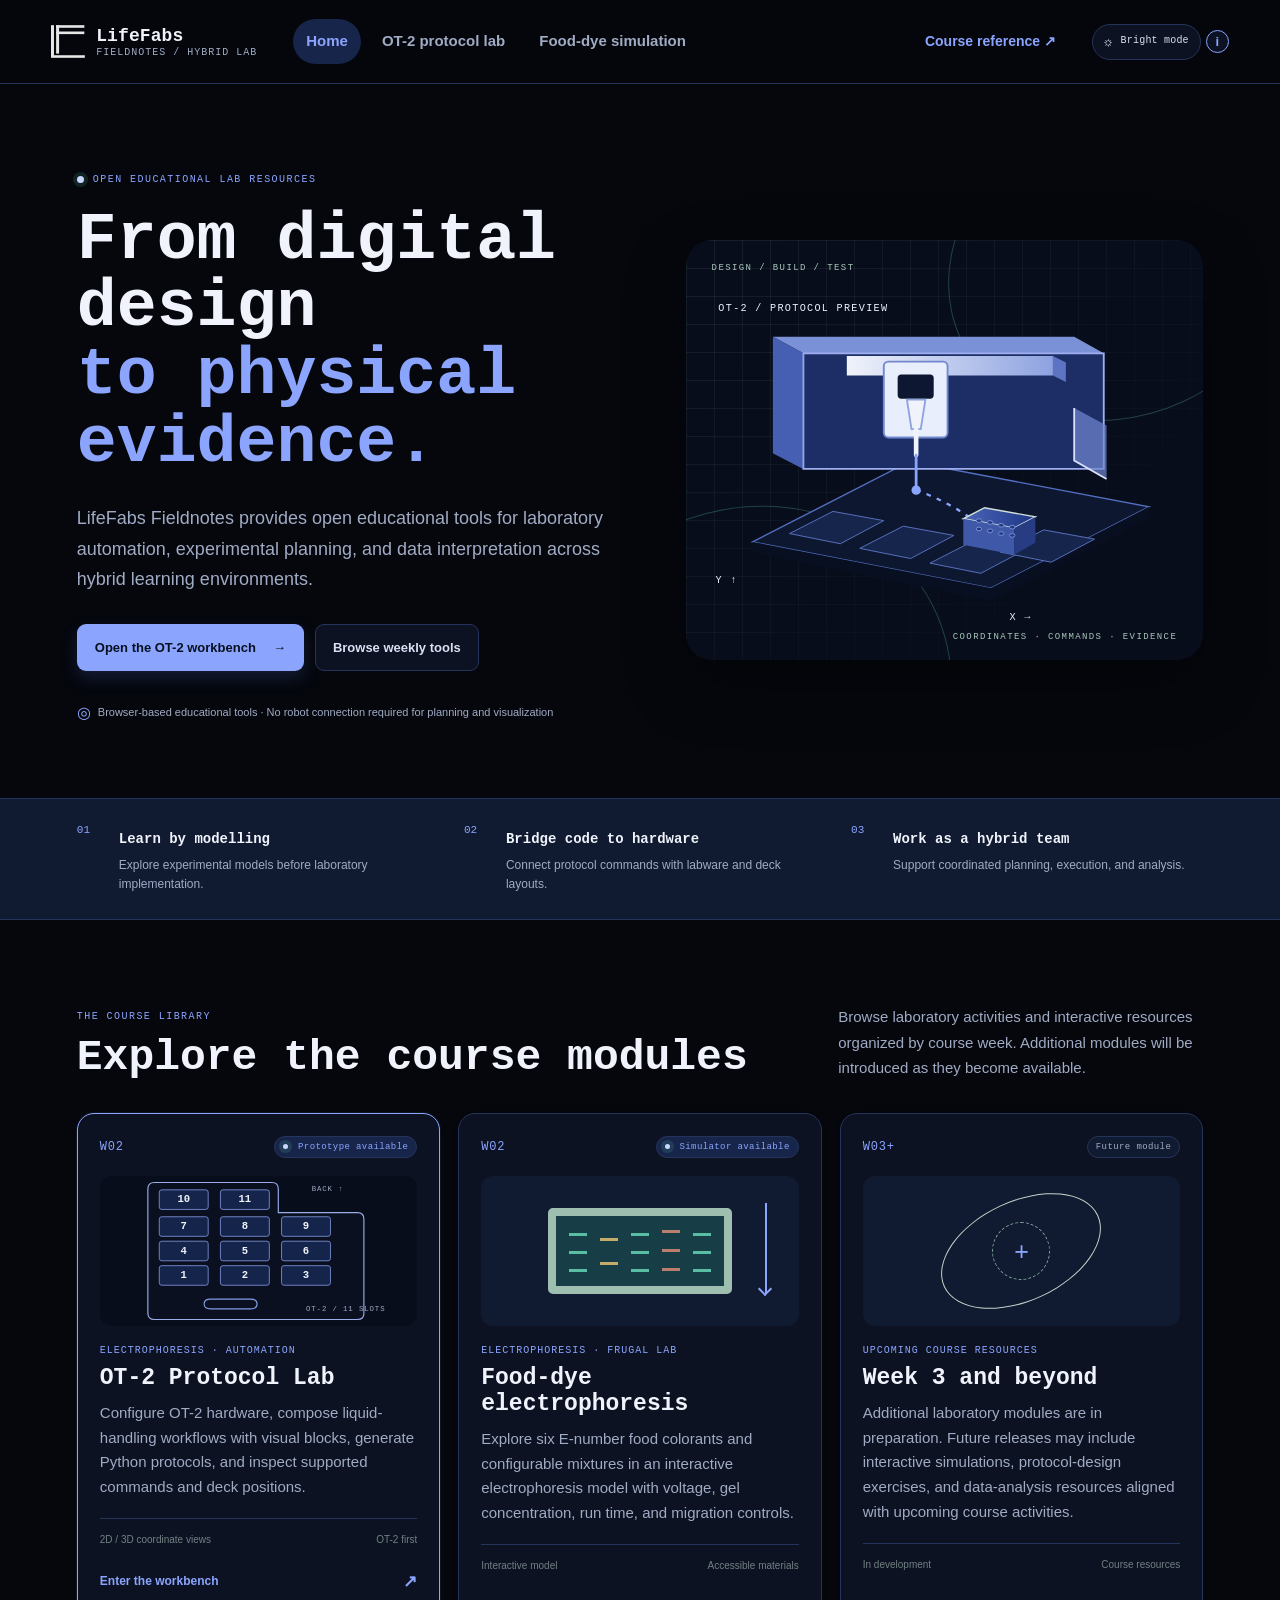
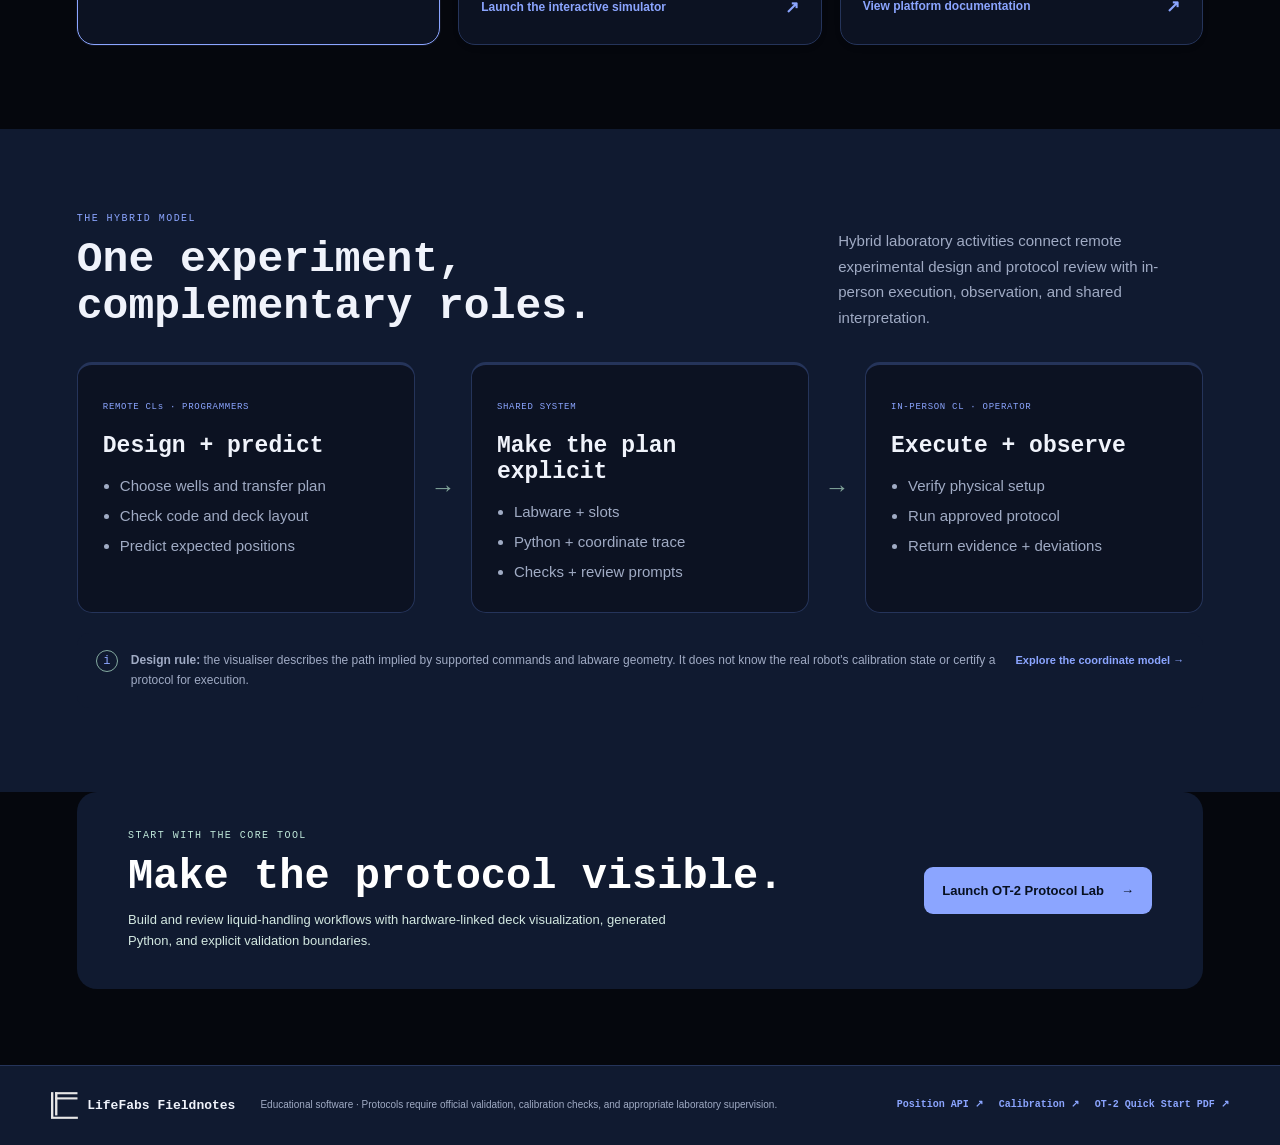
==== commit 1923d7b0: "Update pages" ====
--- a/index.html
+++ b/index.html
@@ -31,14 +31,14 @@
   <main>
     <section class="hero home-hero">
       <div class="hero-copy">
-        <p class="eyebrow"><span class="status-dot"></span> A living collection of weekly lab tools</p>
+        <p class="eyebrow"><span class="status-dot"></span> OPEN EDUCATIONAL LAB RESOURCES</p>
         <h1>From digital design<br><em>to physical evidence.</em></h1>
-        <p class="hero-lede">A home for LifeFabs' hybrid labs: simulations, experiment planners, protocol visualisers and shared analysis activities that connect remote programmers with in-person operators.</p>
+        <p class="hero-lede">LifeFabs Fieldnotes provides open educational tools for laboratory automation, experimental planning, and data interpretation across hybrid learning environments.</p>
         <div class="hero-actions">
           <a class="button button-primary" href="ot2.html">Open the OT-2 workbench <span>→</span></a>
           <a class="button button-quiet" href="#weeks">Browse weekly tools</a>
         </div>
-        <div class="hero-footnote"><span class="tiny-lock">◎</span> Static, GitHub Pages-friendly prototype · No robot connection required for exploration</div>
+        <div class="hero-footnote"><span class="tiny-lock">◎</span> Browser-based educational tools · No robot connection required for planning and visualization</div>
       </div>
       <div class="hero-art" aria-label="Abstract illustration of a robot moving a pipette between labware">
         <div class="art-grid"></div>
@@ -92,15 +92,15 @@
     </section>
 
     <section class="value-strip" aria-label="Project principles">
-      <div><span class="strip-index">01</span><strong>Learn by modelling</strong><p>Explore before touching the bench.</p></div>
-      <div><span class="strip-index">02</span><strong>Bridge code to hardware</strong><p>See how commands map to locations.</p></div>
-      <div><span class="strip-index">03</span><strong>Work as a hybrid team</strong><p>Programmers and operators share evidence.</p></div>
+      <div><span class="strip-index">01</span><strong>Learn by modelling</strong><p>Explore experimental models before laboratory implementation.</p></div>
+      <div><span class="strip-index">02</span><strong>Bridge code to hardware</strong><p>Connect protocol commands with labware and deck layouts.</p></div>
+      <div><span class="strip-index">03</span><strong>Work as a hybrid team</strong><p>Support coordinated planning, execution, and analysis.</p></div>
     </section>
 
     <section class="section-block" id="weeks">
       <div class="section-heading">
-        <div><p class="eyebrow">THE COURSE LIBRARY</p><h2>Pick a week. Open a tool.</h2></div>
-        <p class="section-aside">Organised around the weekly course rhythm. More experiments can be added without rebuilding the homepage.</p>
+        <div><p class="eyebrow">THE COURSE LIBRARY</p><h2>Explore the course modules</h2></div>
+        <p class="section-aside">Browse laboratory activities and interactive resources organized by course week. Additional modules will be introduced as they become available.</p>
       </div>
       <div class="week-grid">
         <article class="week-card week-card-featured">
@@ -122,27 +122,27 @@
           </div>
           <p class="card-kicker">Electrophoresis · Automation</p>
           <h3>OT-2 Protocol Lab</h3>
-          <p>Compose a small liquid-handling protocol, inspect a supported Python subset, and visualise tip targets and aspiration/dispense positions.</p>
+          <p>Configure OT-2 hardware, compose liquid-handling workflows with visual blocks, generate Python protocols, and inspect supported commands and deck positions.</p>
           <div class="card-meta"><span>2D / 3D coordinate views</span><span>OT-2 first</span></div>
           <a class="card-link" href="ot2.html">Enter the workbench <span>↗</span></a>
         </article>
         <article class="week-card">
-          <div class="week-card-top"><span class="week-number">W02</span><span class="tag">Design track</span></div>
+          <div class="week-card-top"><span class="week-number">W02</span><span class="tag tag-live"><span class="status-dot"></span> Simulator available</span></div>
           <div class="week-illustration week-illustration-gel" aria-hidden="true"><div class="gel-lanes"><span></span><span></span><span></span><span></span><span></span></div><div class="gel-arrow"></div></div>
           <p class="card-kicker">Electrophoresis · Frugal lab</p>
           <h3>Food-dye electrophoresis</h3>
-          <p>A reserved page for dye selection, chemical structures, apparatus parameters, and a migration model grounded in physical measurements.</p>
-          <div class="card-meta"><span>Simulation planned</span><span>Accessible materials</span></div>
+          <p>Explore six E-number food colorants and configurable mixtures in an interactive electrophoresis model with voltage, gel concentration, run time, and migration controls.</p>
+          <div class="card-meta"><span>Interactive model</span><span>Accessible materials</span></div>
           <a class="card-link" href="food-dyes.html">Launch the interactive simulator <span>↗</span></a>
         </article>
         <article class="week-card week-card-muted">
           <div class="week-card-top"><span class="week-number">W03+</span><span class="tag">Future module</span></div>
           <div class="week-illustration week-illustration-empty" aria-hidden="true"><div class="empty-ring">+</div><div class="empty-orbit"></div></div>
-          <p class="card-kicker">Expandable by week</p>
-          <h3>Bring another lab online</h3>
-          <p>Keep the landing page modular: add future simulations, experiment worksheets, or protocol tools as separate cards.</p>
-          <div class="card-meta"><span>Static site</span><span>GitHub Pages ready</span></div>
-          <a class="card-link" href="setup.html">Read the setup notes <span>↗</span></a>
+          <p class="card-kicker">Upcoming course resources</p>
+          <h3>Week 3 and beyond</h3>
+          <p>Additional laboratory modules are in preparation. Future releases may include interactive simulations, protocol-design exercises, and data-analysis resources aligned with upcoming course activities.</p>
+          <div class="card-meta"><span>In development</span><span>Course resources</span></div>
+          <a class="card-link" href="setup.html">View platform documentation <span>↗</span></a>
         </article>
       </div>
     </section>
@@ -150,7 +150,7 @@
     <section class="section-block workflow-section">
       <div class="section-heading">
         <div><p class="eyebrow">THE HYBRID MODEL</p><h2>One experiment, complementary roles.</h2></div>
-        <p class="section-aside">The website should connect the remote team's digital design with the in-person team's physical observations—not replace either role.</p>
+        <p class="section-aside">Hybrid laboratory activities connect remote experimental design and protocol review with in-person execution, observation, and shared interpretation.</p>
       </div>
       <div class="role-flow">
         <div class="role-card role-programmer"><span class="role-label">REMOTE CLs · PROGRAMMERS</span><h3>Design + predict</h3><ul><li>Choose wells and transfer plan</li><li>Check code and deck layout</li><li>Predict expected positions</li></ul></div>
@@ -163,14 +163,14 @@
     </section>
 
     <section class="final-cta">
-      <div><p class="eyebrow">START WITH THE CORE TOOL</p><h2>Make the protocol visible.</h2><p>Prototype a transfer, inspect its coordinate trace, then refine the workflow for LifeFabs' actual OT-2 setup.</p></div>
+      <div><p class="eyebrow">START WITH THE CORE TOOL</p><h2>Make the protocol visible.</h2><p>Build and review liquid-handling workflows with hardware-linked deck visualization, generated Python, and explicit validation boundaries.</p></div>
       <a class="button button-light" href="ot2.html">Launch OT-2 Protocol Lab <span>→</span></a>
     </section>
   </main>
 
   <footer class="site-footer">
     <div class="footer-brand"><img class="brand-logo" src="assets/lifefabs-logo-light.svg" data-logo-dark="assets/lifefabs-logo-light.svg" data-logo-light="assets/lifefabs-logo-dark.svg" alt=""><strong>LifeFabs Fieldnotes</strong></div>
-    <p>Educational planning tool · Prototype · Not a substitute for official robot analysis and calibration.</p>
+    <p>Educational software · Protocols require official validation, calibration checks, and appropriate laboratory supervision.</p>
     <div class="footer-links"><a href="https://docs.opentrons.com/python-api/robot-position/" target="_blank" rel="noreferrer">Position API ↗</a><a href="https://docs.opentrons.com/ot-2/calibration/robot-calibration/" target="_blank" rel="noreferrer">Calibration ↗</a><a href="assets/ot2-quick-start-guide.pdf" target="_blank">OT-2 Quick Start PDF ↗</a></div>
   </footer>
 </body>
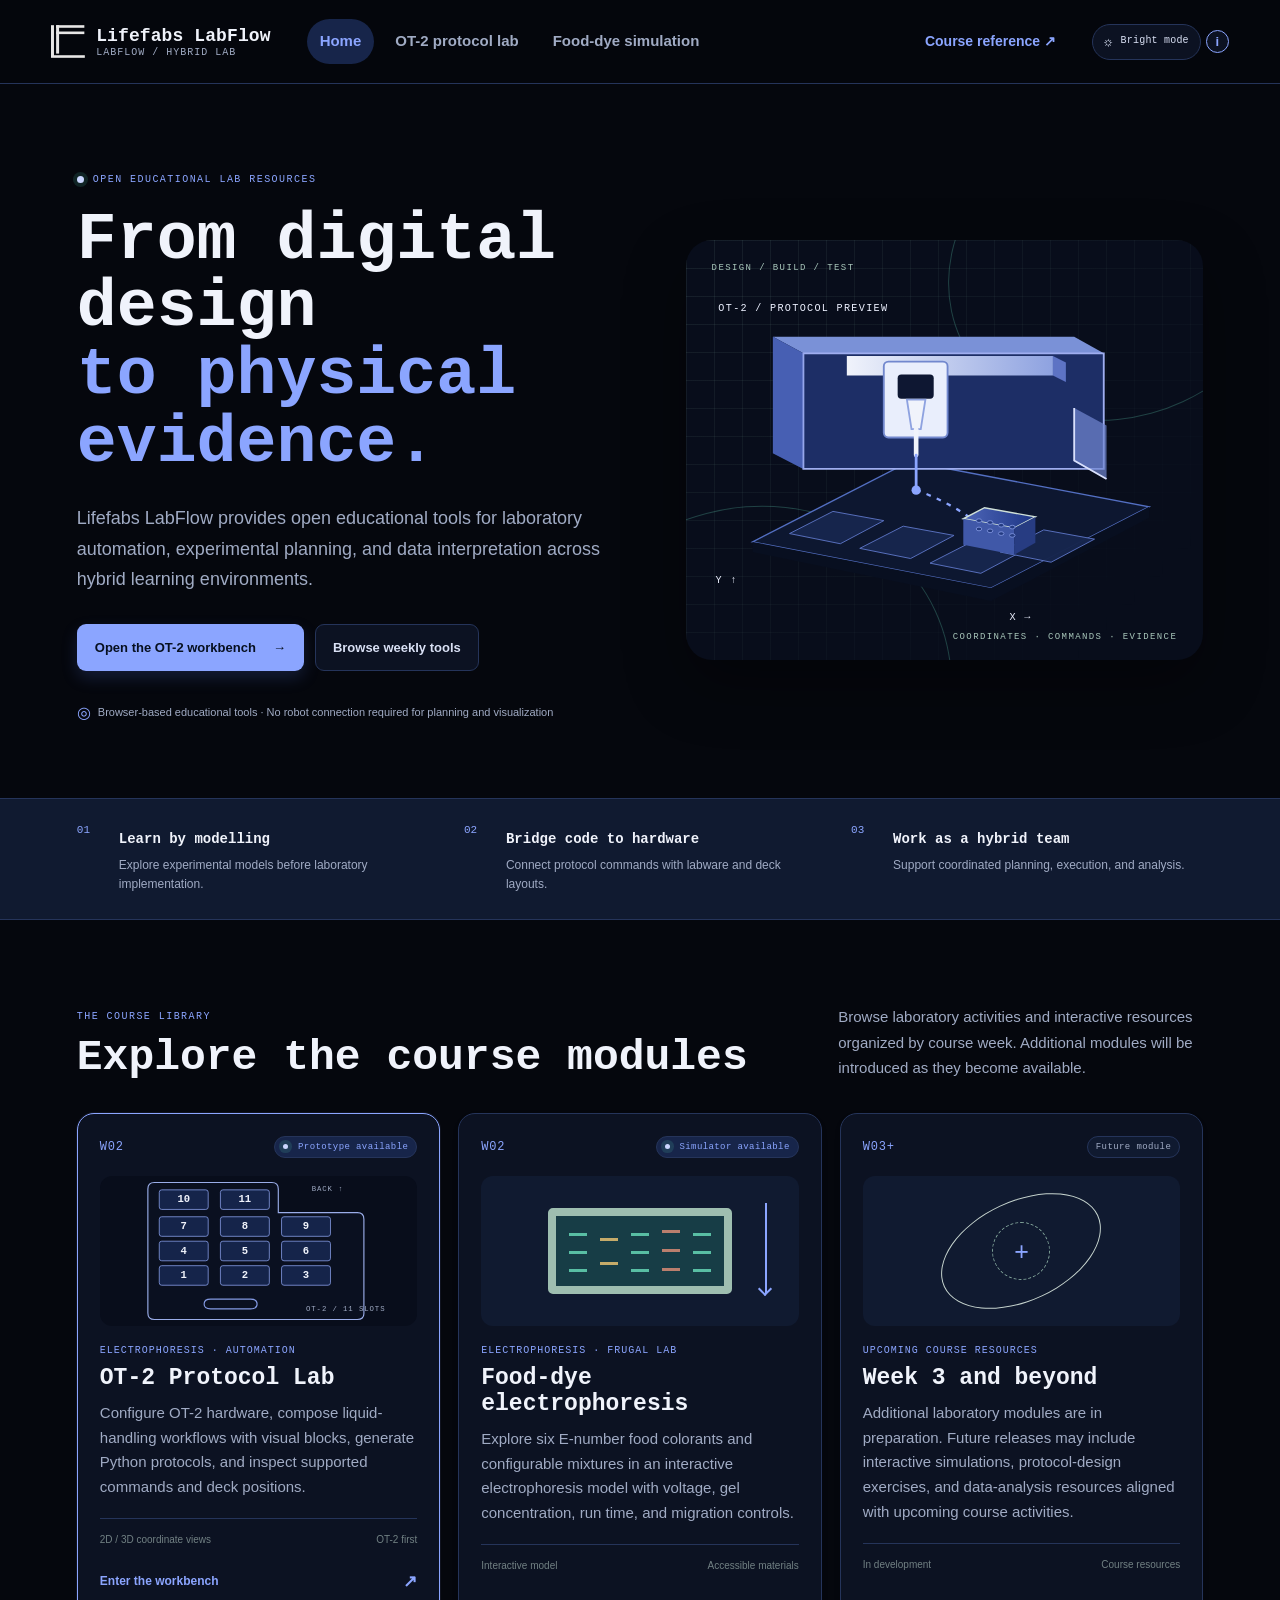
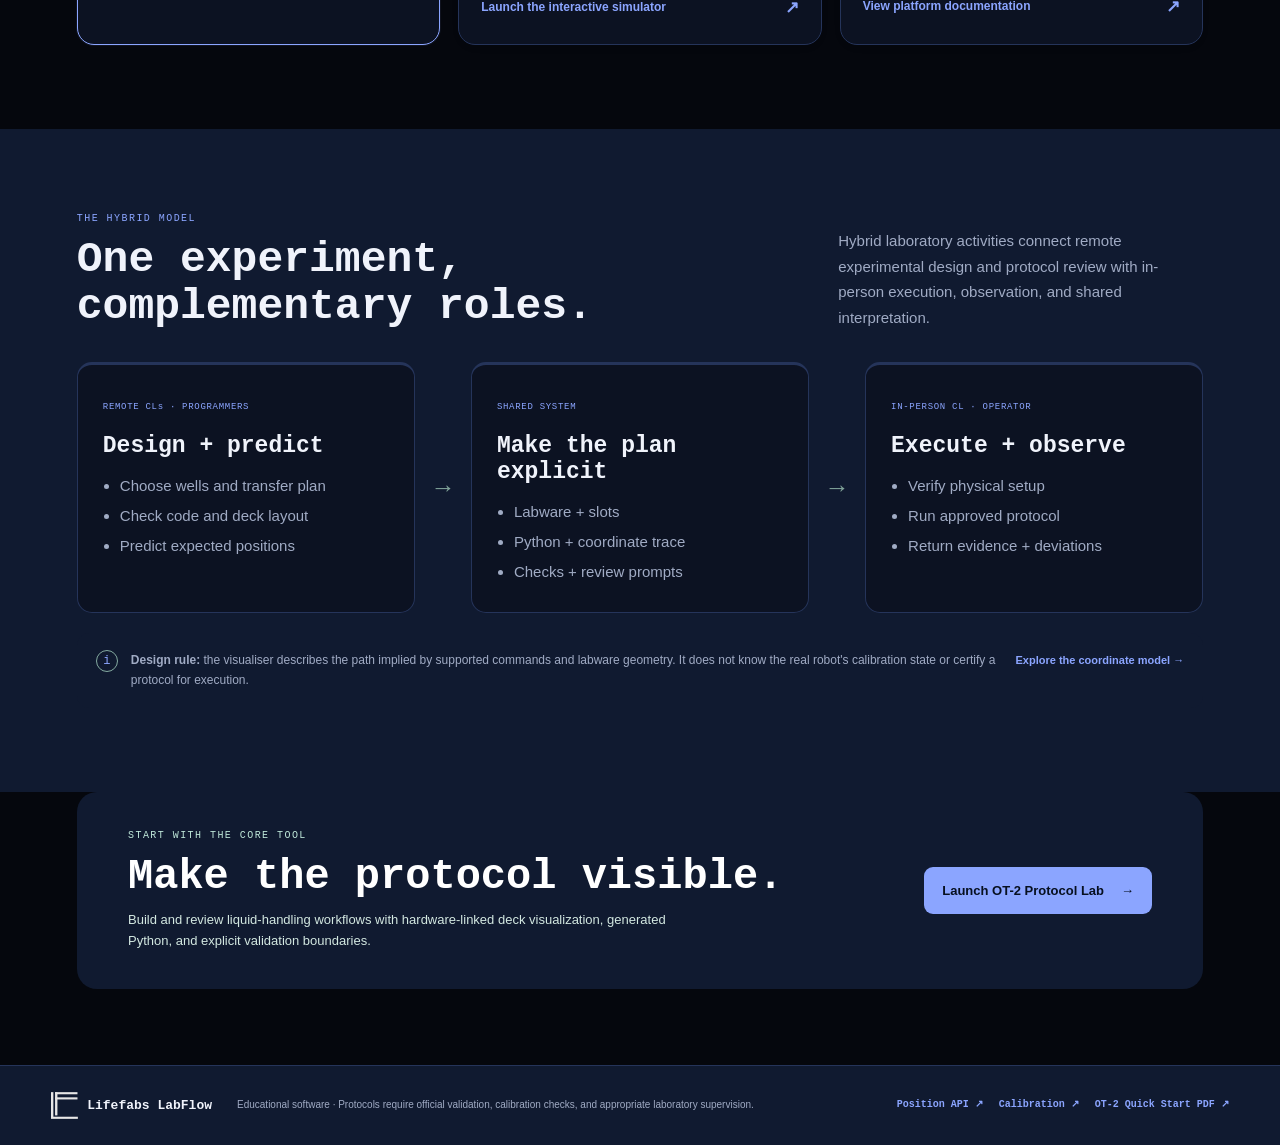
==== commit 44e0e93c: "draft implementation of phase 1" ====
--- a/index.html
+++ b/index.html
@@ -6,7 +6,7 @@
   <meta name="viewport" content="width=device-width, initial-scale=1">
   <meta name="theme-color" content="#05070d">
   <meta name="description" content="LifeFabs weekly simulations and protocol-to-robot learning tools.">
-  <title>LifeFabs Fieldnotes — Hybrid Lab Tools</title>
+  <title>Lifefabs LabFlow — Hybrid Lab Tools</title>
   <link rel="stylesheet" href="styles.css">
   <link rel="stylesheet" href="styles-theme.css">
   <link rel="stylesheet" href="styles-ui-clarity.css">
@@ -15,9 +15,9 @@
 </head>
 <body>
   <header class="site-header">
-    <a class="brand" href="index.html" aria-label="LifeFabs Fieldnotes home">
+    <a class="brand" href="index.html" aria-label="Lifefabs LabFlow home">
       <img class="brand-logo" src="assets/lifefabs-logo-light.svg" data-logo-dark="assets/lifefabs-logo-light.svg" data-logo-light="assets/lifefabs-logo-dark.svg" alt="">
-      <span><strong>LifeFabs</strong><small>FIELDNOTES / HYBRID LAB</small></span>
+      <span><strong>Lifefabs LabFlow</strong><small>LABFLOW / HYBRID LAB</small></span>
     </a>
     <nav class="top-nav" aria-label="Main navigation">
       <a class="active" href="index.html">Home</a>
@@ -33,7 +33,7 @@
       <div class="hero-copy">
         <p class="eyebrow"><span class="status-dot"></span> OPEN EDUCATIONAL LAB RESOURCES</p>
         <h1>From digital design<br><em>to physical evidence.</em></h1>
-        <p class="hero-lede">LifeFabs Fieldnotes provides open educational tools for laboratory automation, experimental planning, and data interpretation across hybrid learning environments.</p>
+        <p class="hero-lede">Lifefabs LabFlow provides open educational tools for laboratory automation, experimental planning, and data interpretation across hybrid learning environments.</p>
         <div class="hero-actions">
           <a class="button button-primary" href="ot2.html">Open the OT-2 workbench <span>→</span></a>
           <a class="button button-quiet" href="#weeks">Browse weekly tools</a>
@@ -169,7 +169,7 @@
   </main>
 
   <footer class="site-footer">
-    <div class="footer-brand"><img class="brand-logo" src="assets/lifefabs-logo-light.svg" data-logo-dark="assets/lifefabs-logo-light.svg" data-logo-light="assets/lifefabs-logo-dark.svg" alt=""><strong>LifeFabs Fieldnotes</strong></div>
+    <div class="footer-brand"><img class="brand-logo" src="assets/lifefabs-logo-light.svg" data-logo-dark="assets/lifefabs-logo-light.svg" data-logo-light="assets/lifefabs-logo-dark.svg" alt=""><strong>Lifefabs LabFlow</strong></div>
     <p>Educational software · Protocols require official validation, calibration checks, and appropriate laboratory supervision.</p>
     <div class="footer-links"><a href="https://docs.opentrons.com/python-api/robot-position/" target="_blank" rel="noreferrer">Position API ↗</a><a href="https://docs.opentrons.com/ot-2/calibration/robot-calibration/" target="_blank" rel="noreferrer">Calibration ↗</a><a href="assets/ot2-quick-start-guide.pdf" target="_blank">OT-2 Quick Start PDF ↗</a></div>
   </footer>
